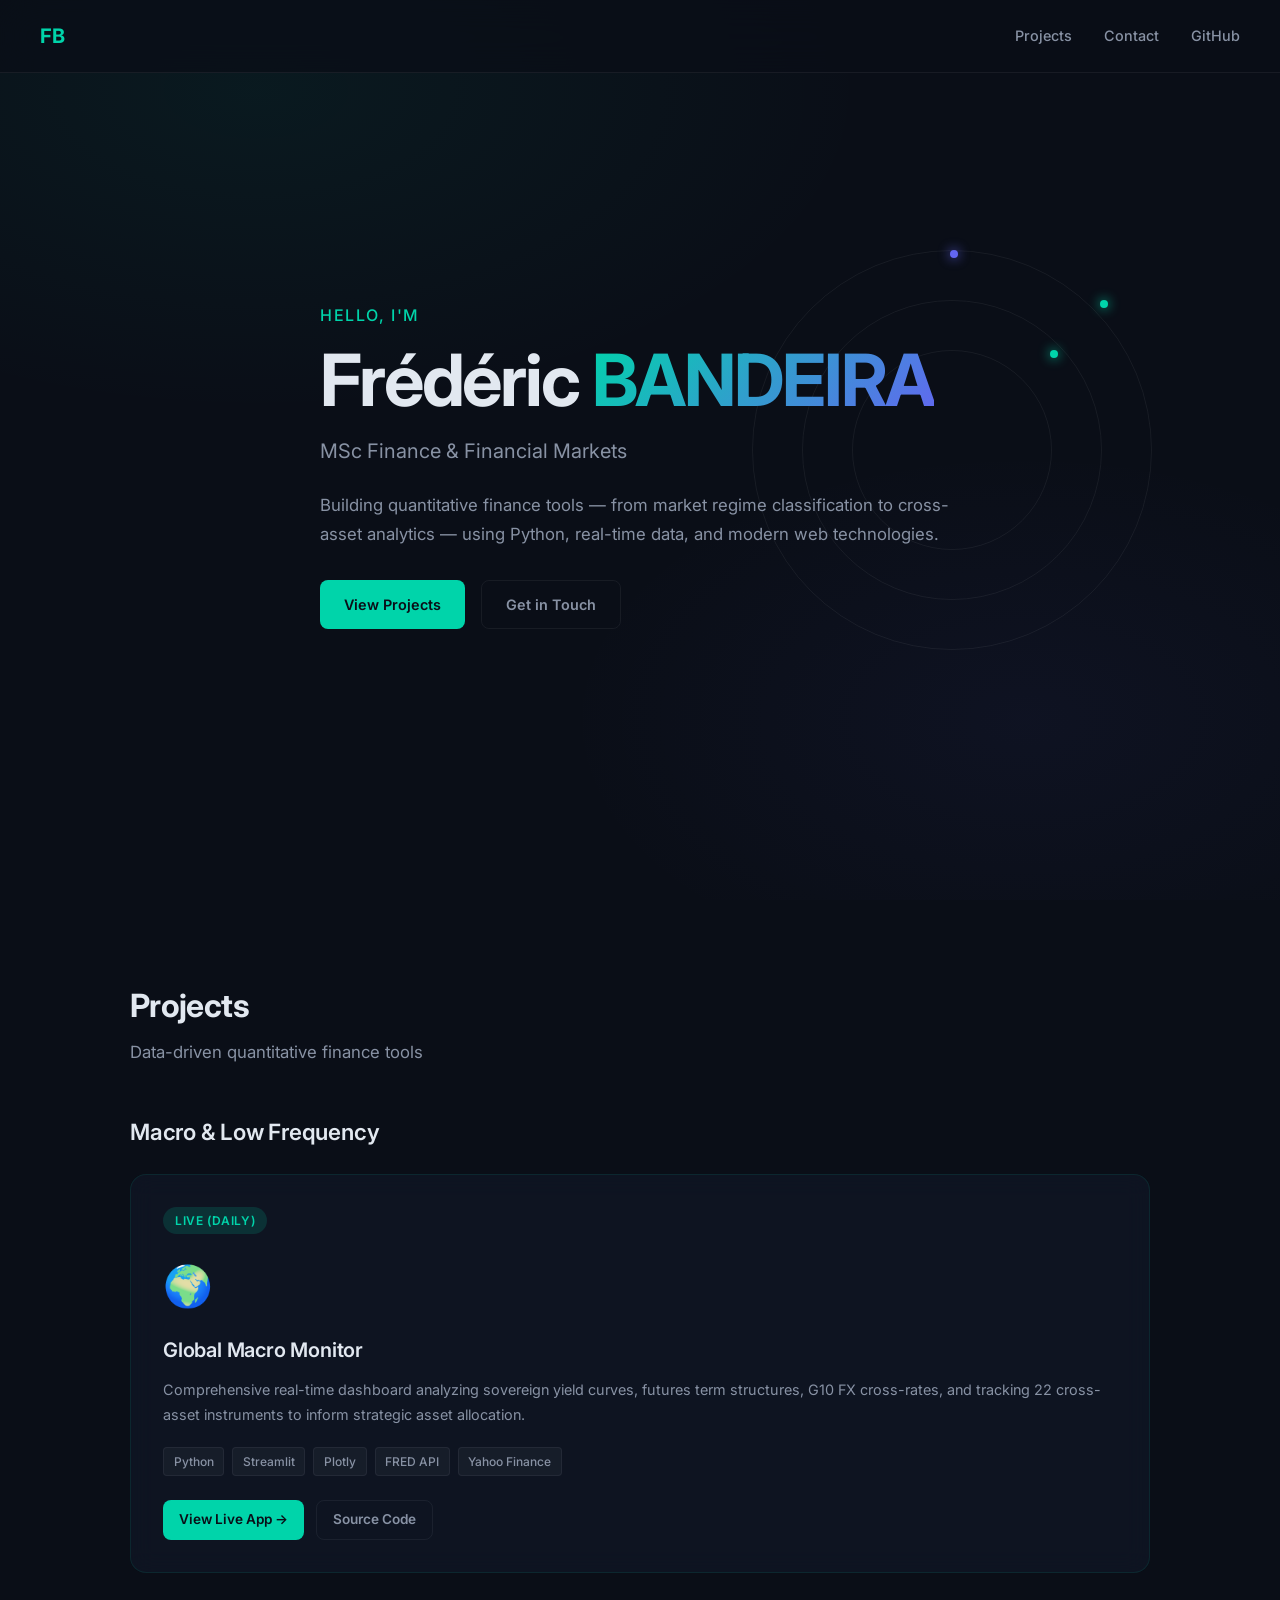
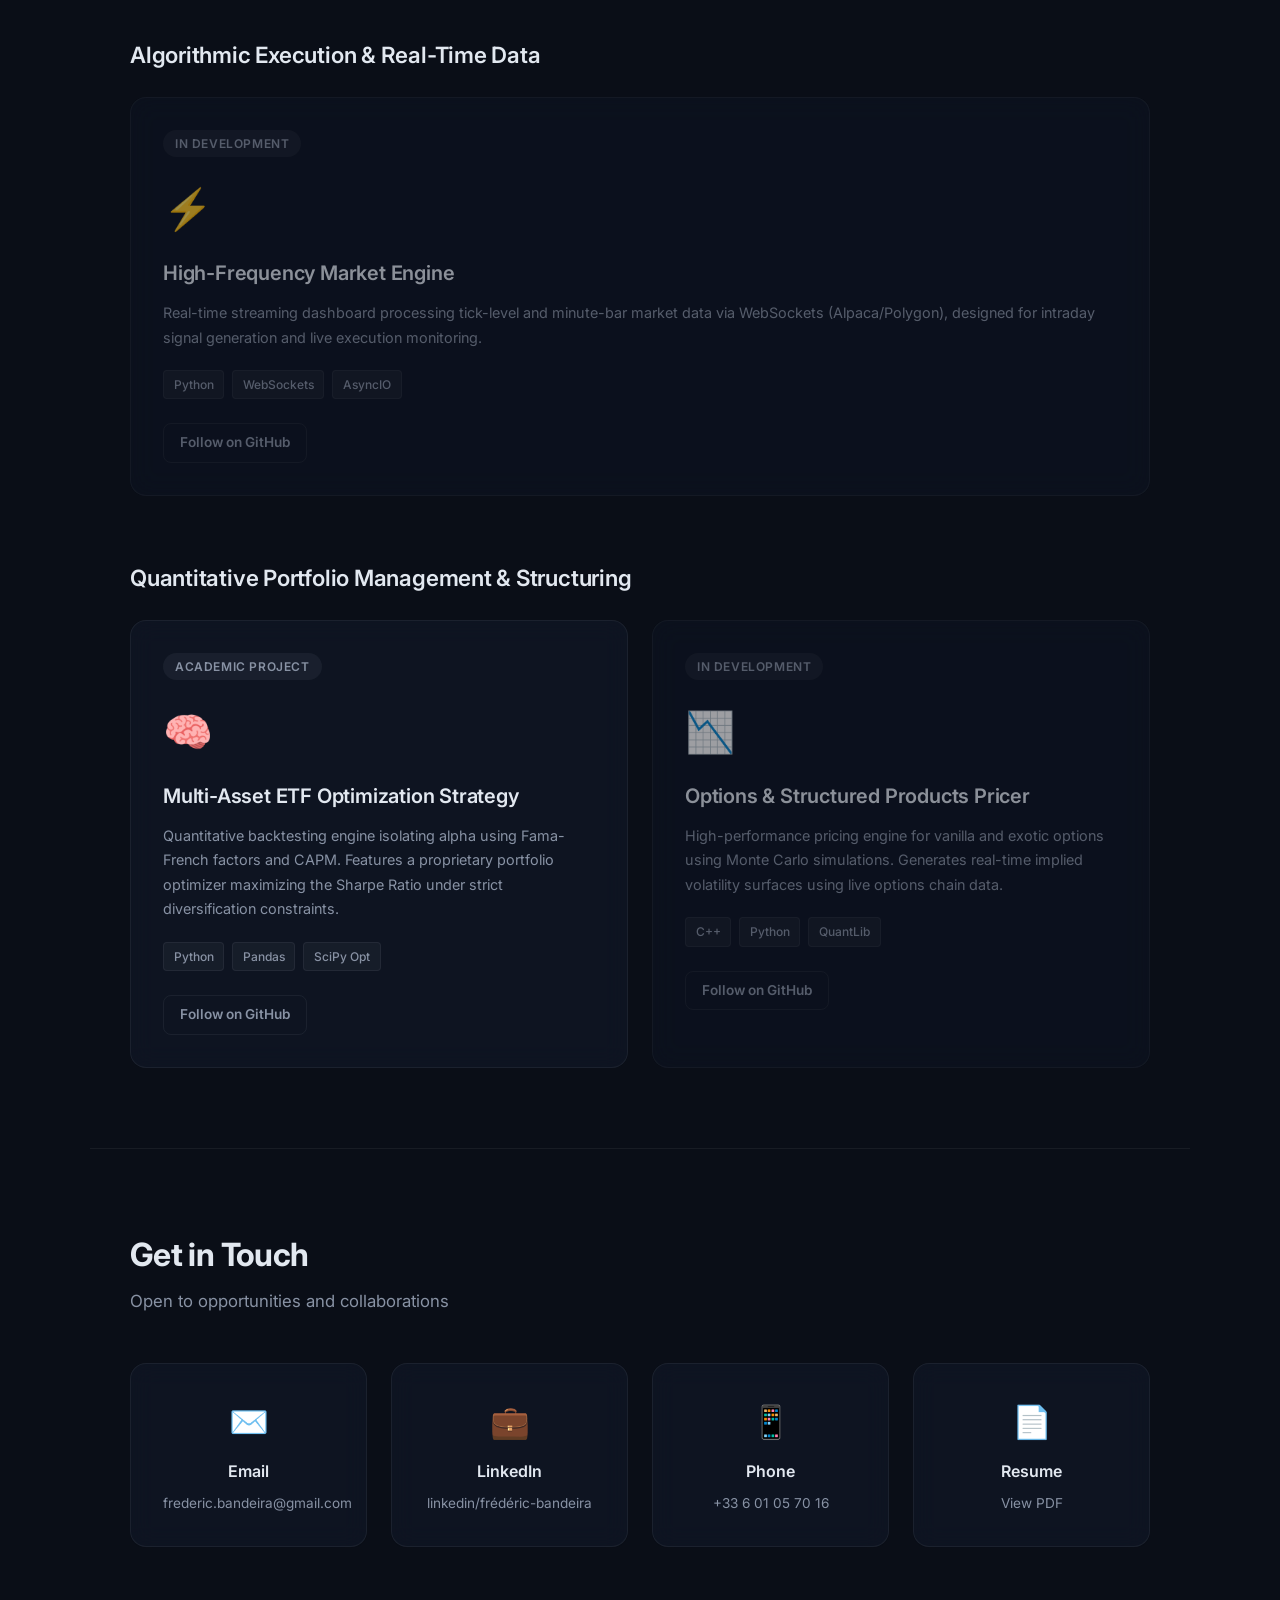
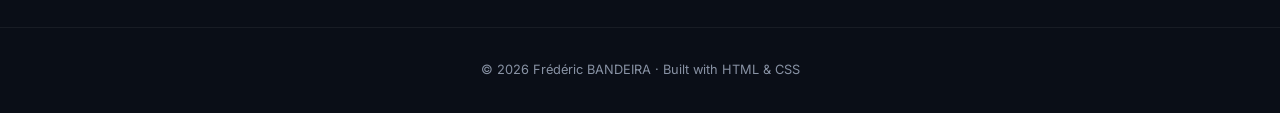
==== index.html @ 2885adfc "Fix resume link filename in index.html" ====
<!DOCTYPE html>
<html lang="en">
<head>
    <meta charset="UTF-8">
    <meta name="viewport" content="width=device-width, initial-scale=1.0">
    <title>Frédéric BANDEIRA — Finance & Data</title>
    <meta name="description" content="Portfolio of Frédéric BANDEIRA — MSc Finance & Financial Markets. Quantitative finance projects built with Python, Streamlit, and real-time market data.">
    <link rel="stylesheet" href="style.css">
    <link rel="preconnect" href="https://fonts.googleapis.com">
    <link href="https://fonts.googleapis.com/css2?family=Inter:wght@300;400;500;600;700&display=swap" rel="stylesheet">
</head>
<body>

<!-- Animated gradient background -->
<div class="bg-gradient"></div>

<!-- Navigation -->
<nav class="nav">
    <a href="#" class="nav-logo">FB</a>
    <div class="nav-links">
        <a href="#projects">Projects</a>
        <a href="#contact">Contact</a>
        <a href="https://github.com/FredericBANDEIRA" target="_blank" rel="noopener">GitHub</a>
    </div>
</nav>

<!-- Hero Section -->
<header class="hero">
    <div class="hero-content">
        <p class="hero-greeting">Hello, I'm</p>
        <h1 class="hero-name">Frédéric <span class="accent">BANDEIRA</span></h1>
        <p class="hero-subtitle">MSc Finance &amp; Financial Markets</p>
        <p class="hero-description">
            Building quantitative finance tools — from market regime classification
            to cross-asset analytics — using Python, real-time data, and modern web technologies.
        </p>
        <div class="hero-cta">
            <a href="#projects" class="btn btn-primary">View Projects</a>
            <a href="#contact" class="btn btn-secondary">Get in Touch</a>
        </div>
    </div>
    <div class="hero-visual">
        <div class="orbit-ring ring-1"></div>
        <div class="orbit-ring ring-2"></div>
        <div class="orbit-ring ring-3"></div>
        <div class="orbit-dot dot-1"></div>
        <div class="orbit-dot dot-2"></div>
        <div class="orbit-dot dot-3"></div>
    </div>
</header>

<!-- Projects Section -->
<section id="projects" class="section">
    <h2 class="section-title">Projects</h2>
    <p class="section-subtitle">Data-driven quantitative finance tools</p>

    <h3 class="category-title">Macro & Low Frequency</h3>
    <div class="projects-grid">
        <!-- Project 1: Market Regime Monitor -->
        <article class="project-card featured">
            <div class="card-badge">Live (Daily)</div>
            <div class="card-icon">🌍</div>
            <h3 class="card-title">Global Macro Monitor</h3>
            <p class="card-description">
                Comprehensive real-time dashboard analyzing sovereign yield curves, futures term structures, G10 FX cross-rates, and tracking 22 cross-asset instruments to inform strategic asset allocation.
            </p>
            <div class="card-tech">
                <span class="tech-tag">Python</span>
                <span class="tech-tag">Streamlit</span>
                <span class="tech-tag">Plotly</span>
                <span class="tech-tag">FRED API</span>
                <span class="tech-tag">Yahoo Finance</span>
            </div>
            <div class="card-links">
                <a href="https://cross-asset-market-regime-monitor-bandeira-frederic.streamlit.app/" target="_blank" rel="noopener" class="btn btn-primary btn-sm">
                    View Live App →
                </a>
                <a href="https://github.com/FredericBANDEIRA/Cross-Asset-Market-Regime-Monitor" target="_blank" rel="noopener" class="btn btn-secondary btn-sm">
                    Source Code
                </a>
            </div>
        </article>
    </div>

    <h3 class="category-title" style="margin-top: 4rem;">Algorithmic Execution & Real-Time Data</h3>
    <div class="projects-grid">
        <!-- Project 2: High Frequency Dashboard -->
        <article class="project-card coming-soon">
            <div class="card-badge muted">In Development</div>
            <div class="card-icon">⚡</div>
            <h3 class="card-title">High-Frequency Market Engine</h3>
            <p class="card-description">
                Real-time streaming dashboard processing tick-level and minute-bar market data via WebSockets (Alpaca/Polygon), designed for intraday signal generation and live execution monitoring.
            </p>
            <div class="card-tech">
                <span class="tech-tag">Python</span>
                <span class="tech-tag">WebSockets</span>
                <span class="tech-tag">AsyncIO</span>
            </div>
            <div class="card-links">
                <a href="https://github.com/FredericBANDEIRA" target="_blank" rel="noopener" class="btn btn-secondary btn-sm">
                    Follow on GitHub
                </a>
            </div>
        </article>
    </div>

    <h3 class="category-title" style="margin-top: 4rem;">Quantitative Portfolio Management & Structuring</h3>
    <div class="projects-grid">
        <!-- Project 3: Quant Portfolio Strategy -->
        <article class="project-card">
            <div class="card-badge muted">Academic Project</div>
            <div class="card-icon">🧠</div>
            <h3 class="card-title">Multi-Asset ETF Optimization Strategy</h3>
            <p class="card-description">
                Quantitative backtesting engine isolating alpha using Fama-French factors and CAPM. Features a proprietary portfolio optimizer maximizing the Sharpe Ratio under strict diversification constraints.
            </p>
            <div class="card-tech">
                <span class="tech-tag">Python</span>
                <span class="tech-tag">Pandas</span>
                <span class="tech-tag">SciPy Opt</span>
            </div>
            <div class="card-links">
                <a href="https://github.com/FredericBANDEIRA" target="_blank" rel="noopener" class="btn btn-secondary btn-sm">
                    Follow on GitHub
                </a>
            </div>
        </article>

        <!-- Project 4: Options Pricer -->
        <article class="project-card coming-soon">
            <div class="card-badge muted">In Development</div>
            <div class="card-icon">📉</div>
            <h3 class="card-title">Options & Structured Products Pricer</h3>
            <p class="card-description">
                High-performance pricing engine for vanilla and exotic options using Monte Carlo simulations. Generates real-time implied volatility surfaces using live options chain data.
            </p>
            <div class="card-tech">
                <span class="tech-tag">C++</span>
                <span class="tech-tag">Python</span>
                <span class="tech-tag">QuantLib</span>
            </div>
            <div class="card-links">
                <a href="https://github.com/FredericBANDEIRA" target="_blank" rel="noopener" class="btn btn-secondary btn-sm">
                    Follow on GitHub
                </a>
            </div>
        </article>
    </div>
</section>

<!-- Contact Section -->
<section id="contact" class="section section-contact">
    <h2 class="section-title">Get in Touch</h2>
    <p class="section-subtitle">Open to opportunities and collaborations</p>

    <div class="contact-grid">
        <a href="mailto:frederic.bandeira@gmail.com" class="contact-card">
            <div class="contact-icon">✉️</div>
            <h4>Email</h4>
            <p>frederic.bandeira@gmail.com</p>
        </a>
        <a href="https://www.linkedin.com/in/frédéric-bandeira-a41017153" target="_blank" rel="noopener" class="contact-card">
            <div class="contact-icon">💼</div>
            <h4>LinkedIn</h4>
            <p>linkedin/frédéric-bandeira</p>
        </a>
        <a href="tel:+33601057016" class="contact-card">
            <div class="contact-icon">📱</div>
            <h4>Phone</h4>
            <p>+33 6 01 05 70 16</p>
        </a>
       <a href="BANDEIRA_Frédéric_Resume.pdf" target="_blank" rel="noopener" class="contact-card">
            <div class="contact-icon">📄</div>
            <h4>Resume</h4>
            <p>View PDF</p>
        </a>
    </div>
</section>

<!-- Footer -->
<footer class="footer">
    <p>&copy; 2026 Frédéric BANDEIRA · Built with HTML &amp; CSS</p>
</footer>

</body>
</html>
---- style.css ----
/* ==============================================
   PORTFOLIO — Frédéric BANDEIRA
   Dark fintech-inspired theme
   ============================================== */

/* --- Reset & Base --- */
*, *::before, *::after {
    margin: 0;
    padding: 0;
    box-sizing: border-box;
}

:root {
    --bg: #0a0e17;
    --bg-card: rgba(17, 24, 39, 0.7);
    --bg-card-hover: rgba(22, 33, 55, 0.85);
    --text: #e2e8f0;
    --text-muted: #8892a4;
    --accent: #00d4aa;
    --accent-glow: rgba(0, 212, 170, 0.15);
    --accent-secondary: #6366f1;
    --border: rgba(255, 255, 255, 0.06);
    --radius: 16px;
    --radius-sm: 8px;
    --font: 'Inter', -apple-system, BlinkMacSystemFont, sans-serif;
}

html {
    scroll-behavior: smooth;
}

body {
    font-family: var(--font);
    background: var(--bg);
    color: var(--text);
    line-height: 1.6;
    overflow-x: hidden;
}

/* --- Animated Background --- */
.bg-gradient {
    position: fixed;
    inset: 0;
    z-index: -1;
    background:
        radial-gradient(ellipse 80% 60% at 20% 10%, rgba(0, 212, 170, 0.06) 0%, transparent 60%),
        radial-gradient(ellipse 60% 50% at 80% 80%, rgba(99, 102, 241, 0.05) 0%, transparent 60%),
        var(--bg);
}

/* --- Navigation --- */
.nav {
    position: fixed;
    top: 0;
    left: 0;
    right: 0;
    z-index: 100;
    display: flex;
    align-items: center;
    justify-content: space-between;
    padding: 1.25rem 2.5rem;
    backdrop-filter: blur(20px);
    background: rgba(10, 14, 23, 0.75);
    border-bottom: 1px solid var(--border);
}

.nav-logo {
    font-weight: 700;
    font-size: 1.25rem;
    color: var(--accent);
    text-decoration: none;
    letter-spacing: -0.02em;
}

.nav-links {
    display: flex;
    gap: 2rem;
}

.nav-links a {
    color: var(--text-muted);
    text-decoration: none;
    font-size: 0.9rem;
    font-weight: 500;
    transition: color 0.2s;
}

.nav-links a:hover {
    color: var(--accent);
}

/* --- Hero --- */
.hero {
    min-height: 100vh;
    display: flex;
    align-items: center;
    justify-content: center;
    padding: 6rem 2.5rem 4rem;
    position: relative;
}

.hero-content {
    max-width: 640px;
    z-index: 1;
}

.hero-greeting {
    font-size: 1rem;
    color: var(--accent);
    font-weight: 500;
    letter-spacing: 0.1em;
    text-transform: uppercase;
    margin-bottom: 0.75rem;
}

.hero-name {
    font-size: clamp(2.5rem, 6vw, 4.5rem);
    font-weight: 700;
    line-height: 1.1;
    letter-spacing: -0.03em;
    margin-bottom: 1rem;
}

.hero-name .accent {
    background: linear-gradient(135deg, var(--accent), var(--accent-secondary));
    -webkit-background-clip: text;
    -webkit-text-fill-color: transparent;
    background-clip: text;
}

.hero-subtitle {
    font-size: 1.25rem;
    color: var(--text-muted);
    font-weight: 400;
    margin-bottom: 1.5rem;
}

.hero-description {
    font-size: 1.05rem;
    color: var(--text-muted);
    line-height: 1.7;
    margin-bottom: 2rem;
}

.hero-cta {
    display: flex;
    gap: 1rem;
    flex-wrap: wrap;
}

/* Orbital animation */
.hero-visual {
    position: absolute;
    right: 10%;
    top: 50%;
    transform: translateY(-50%);
    width: 400px;
    height: 400px;
}

.orbit-ring {
    position: absolute;
    border-radius: 50%;
    border: 1px solid var(--border);
}

.ring-1 {
    width: 200px;
    height: 200px;
    top: 100px;
    left: 100px;
    animation: spin 30s linear infinite;
}

.ring-2 {
    width: 300px;
    height: 300px;
    top: 50px;
    left: 50px;
    animation: spin 45s linear infinite reverse;
}

.ring-3 {
    width: 400px;
    height: 400px;
    top: 0;
    left: 0;
    animation: spin 60s linear infinite;
}

.orbit-dot {
    position: absolute;
    width: 8px;
    height: 8px;
    border-radius: 50%;
    background: var(--accent);
    box-shadow: 0 0 12px var(--accent);
}

.dot-1 {
    top: 100px;
    left: 298px;
    animation: spin 30s linear infinite;
    transform-origin: -98px 100px;
}

.dot-2 {
    top: 50px;
    left: 348px;
    animation: spin 45s linear infinite reverse;
    transform-origin: -148px 150px;
}

.dot-3 {
    top: 0;
    left: 198px;
    animation: spin 60s linear infinite;
    transform-origin: 2px 200px;
    background: var(--accent-secondary);
    box-shadow: 0 0 12px var(--accent-secondary);
}

@keyframes spin {
    to { transform: rotate(360deg); }
}

/* --- Buttons --- */
.btn {
    display: inline-flex;
    align-items: center;
    gap: 0.5rem;
    padding: 0.75rem 1.5rem;
    border-radius: var(--radius-sm);
    font-family: var(--font);
    font-size: 0.9rem;
    font-weight: 600;
    text-decoration: none;
    transition: all 0.25s ease;
    cursor: pointer;
    border: none;
}

.btn-primary {
    background: var(--accent);
    color: var(--bg);
}

.btn-primary:hover {
    box-shadow: 0 0 24px var(--accent-glow), 0 4px 16px rgba(0, 0, 0, 0.3);
    transform: translateY(-1px);
}

.btn-secondary {
    background: transparent;
    color: var(--text-muted);
    border: 1px solid var(--border);
}

.btn-secondary:hover {
    border-color: var(--accent);
    color: var(--accent);
}

.btn-sm {
    padding: 0.5rem 1rem;
    font-size: 0.85rem;
}

/* --- Sections --- */
.section {
    max-width: 1100px;
    margin: 0 auto;
    padding: 5rem 2.5rem;
}

.section-title {
    font-size: 2rem;
    font-weight: 700;
    letter-spacing: -0.02em;
    margin-bottom: 0.5rem;
}

.section-subtitle {
    color: var(--text-muted);
    font-size: 1.05rem;
    margin-bottom: 3rem;
}

.category-title {
    font-size: 1.4rem;
    font-weight: 600;
    color: var(--text);
    margin-bottom: 1.5rem;
    letter-spacing: -0.01em;
}

/* --- Projects Grid --- */
.projects-grid {
    display: grid;
    grid-template-columns: repeat(auto-fit, minmax(340px, 1fr));
    gap: 1.5rem;
}

.project-card {
    background: var(--bg-card);
    border: 1px solid var(--border);
    border-radius: var(--radius);
    padding: 2rem;
    backdrop-filter: blur(12px);
    transition: all 0.3s ease;
    position: relative;
    overflow: hidden;
}

.project-card::before {
    content: '';
    position: absolute;
    top: 0;
    left: 0;
    right: 0;
    height: 2px;
    background: linear-gradient(90deg, var(--accent), var(--accent-secondary));
    opacity: 0;
    transition: opacity 0.3s;
}

.project-card:hover {
    background: var(--bg-card-hover);
    border-color: rgba(0, 212, 170, 0.15);
    transform: translateY(-4px);
    box-shadow: 0 16px 48px rgba(0, 0, 0, 0.3);
}

.project-card:hover::before {
    opacity: 1;
}

.project-card.featured {
    border-color: rgba(0, 212, 170, 0.1);
}

.project-card.coming-soon {
    opacity: 0.6;
}

.project-card.coming-soon:hover {
    opacity: 0.8;
}

.card-badge {
    display: inline-block;
    padding: 0.25rem 0.75rem;
    border-radius: 20px;
    font-size: 0.75rem;
    font-weight: 600;
    text-transform: uppercase;
    letter-spacing: 0.05em;
    background: var(--accent-glow);
    color: var(--accent);
    margin-bottom: 1.25rem;
}

.card-badge.muted {
    background: rgba(255, 255, 255, 0.05);
    color: var(--text-muted);
}

.card-icon {
    font-size: 2.5rem;
    margin-bottom: 1rem;
}

.card-title {
    font-size: 1.25rem;
    font-weight: 600;
    margin-bottom: 0.75rem;
    letter-spacing: -0.01em;
}

.card-description {
    color: var(--text-muted);
    font-size: 0.9rem;
    line-height: 1.7;
    margin-bottom: 1.25rem;
}

.card-tech {
    display: flex;
    flex-wrap: wrap;
    gap: 0.5rem;
    margin-bottom: 1.5rem;
}

.tech-tag {
    padding: 0.25rem 0.6rem;
    border-radius: 4px;
    font-size: 0.75rem;
    font-weight: 500;
    background: rgba(255, 255, 255, 0.04);
    color: var(--text-muted);
    border: 1px solid var(--border);
}

.card-links {
    display: flex;
    gap: 0.75rem;
    flex-wrap: wrap;
}

/* --- Contact Grid --- */
.section-contact {
    border-top: 1px solid var(--border);
}

.contact-grid {
    display: grid;
    grid-template-columns: repeat(auto-fit, minmax(200px, 1fr));
    gap: 1.5rem;
}

.contact-card {
    background: var(--bg-card);
    border: 1px solid var(--border);
    border-radius: var(--radius);
    padding: 2rem;
    text-align: center;
    text-decoration: none;
    color: var(--text);
    transition: all 0.3s ease;
    backdrop-filter: blur(12px);
}

.contact-card:hover {
    background: var(--bg-card-hover);
    border-color: rgba(0, 212, 170, 0.15);
    transform: translateY(-2px);
    box-shadow: 0 8px 32px rgba(0, 0, 0, 0.2);
}

.contact-icon {
    font-size: 2rem;
    margin-bottom: 0.75rem;
}

.contact-card h4 {
    font-weight: 600;
    margin-bottom: 0.5rem;
}

.contact-card p {
    color: var(--text-muted);
    font-size: 0.85rem;
}

/* --- Footer --- */
.footer {
    text-align: center;
    padding: 2rem;
    color: var(--text-muted);
    font-size: 0.8rem;
    border-top: 1px solid var(--border);
}

/* --- Responsive --- */
@media (max-width: 768px) {
    .nav {
        padding: 1rem 1.5rem;
    }

    .nav-links {
        gap: 1.25rem;
    }

    .hero {
        padding: 5rem 1.5rem 3rem;
    }

    .hero-visual {
        display: none;
    }

    .section {
        padding: 3rem 1.5rem;
    }

    .projects-grid {
        grid-template-columns: 1fr;
    }

    .contact-grid {
        grid-template-columns: 1fr;
    }

    .hero-cta {
        flex-direction: column;
    }

    .btn {
        justify-content: center;
    }
}
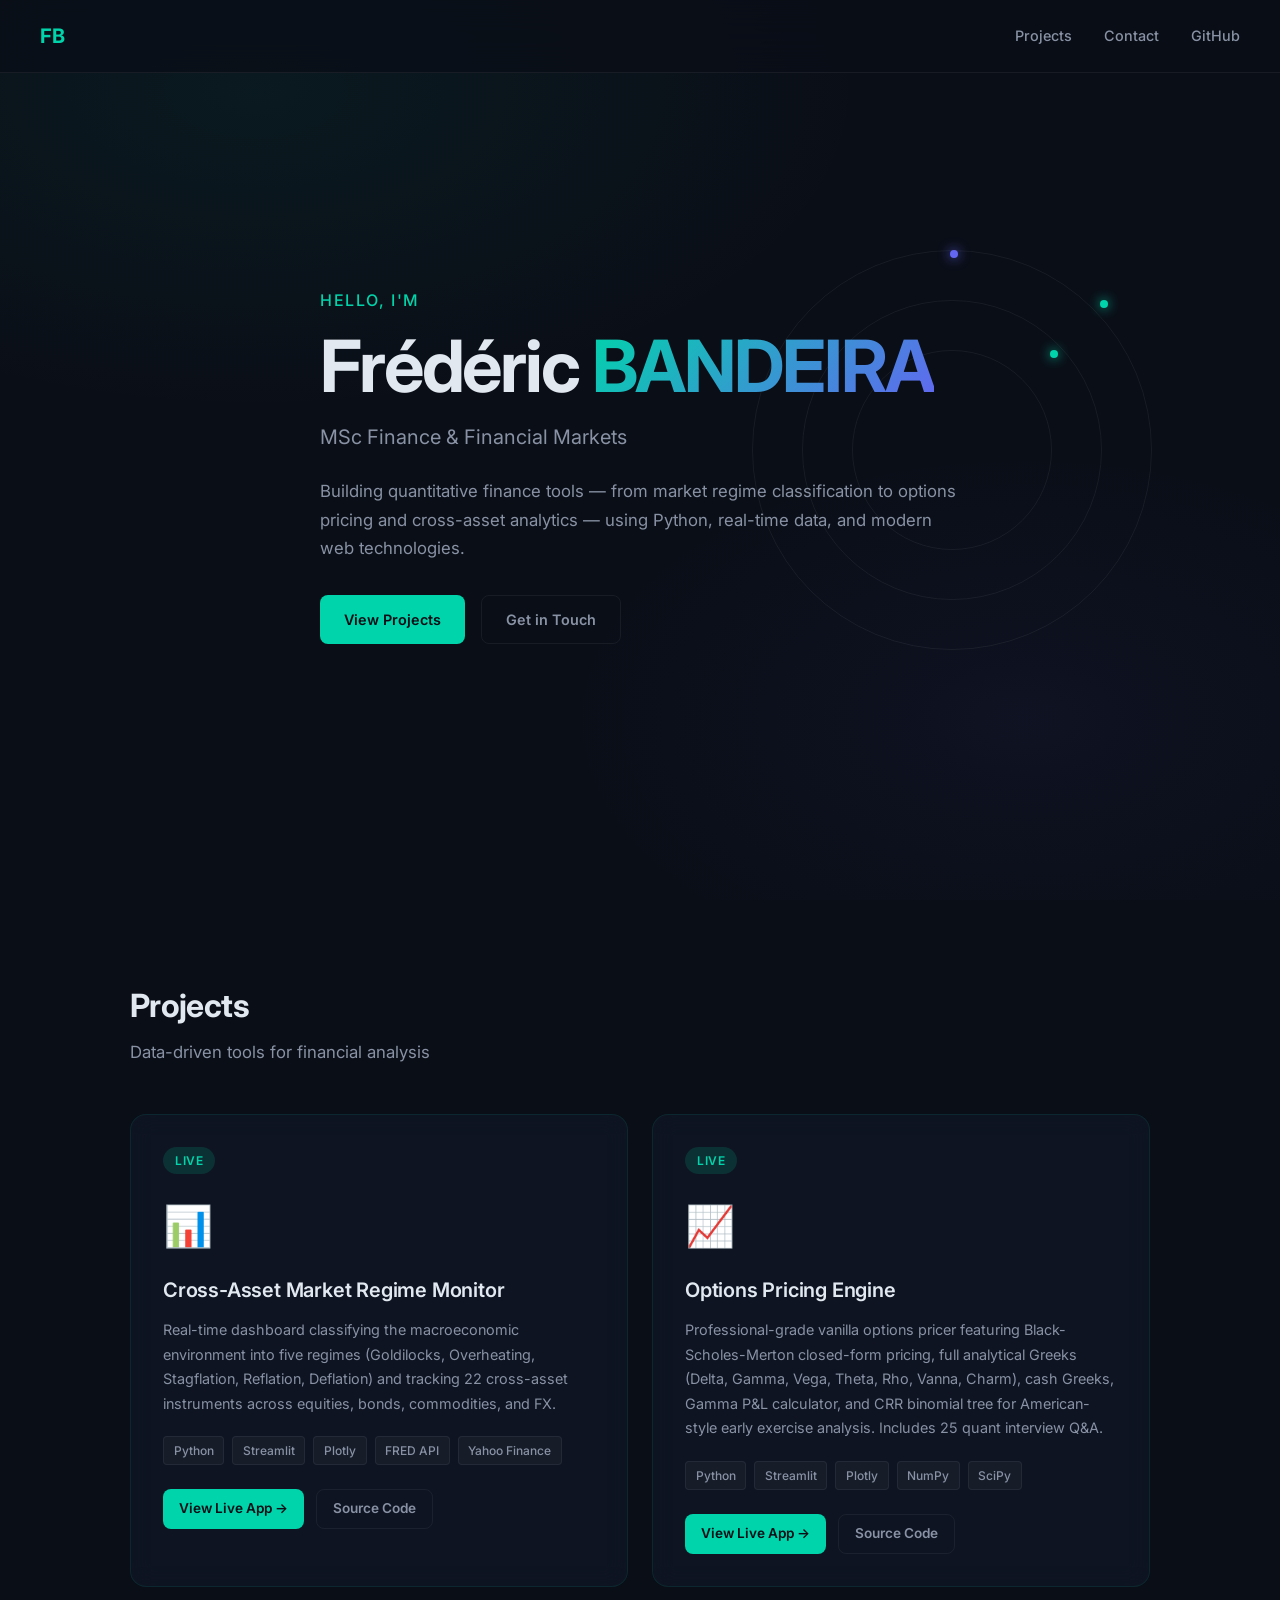
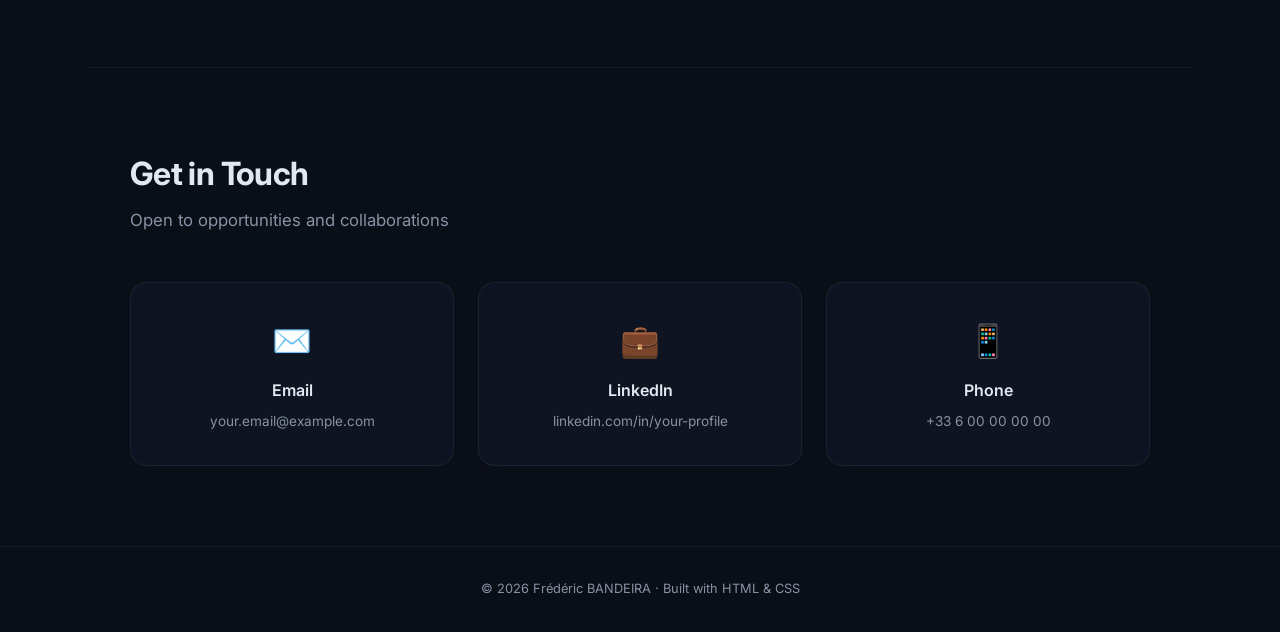
==== commit 469d9c38: "Added the link towards the pricer" ====
--- a/index.html
+++ b/index.html
@@ -32,7 +32,7 @@
         <p class="hero-subtitle">MSc Finance &amp; Financial Markets</p>
         <p class="hero-description">
             Building quantitative finance tools — from market regime classification
-            to cross-asset analytics — using Python, real-time data, and modern web technologies.
+            to options pricing and cross-asset analytics — using Python, real-time data, and modern web technologies.
         </p>
         <div class="hero-cta">
             <a href="#projects" class="btn btn-primary">View Projects</a>
@@ -52,17 +52,18 @@
 <!-- Projects Section -->
 <section id="projects" class="section">
     <h2 class="section-title">Projects</h2>
-    <p class="section-subtitle">Data-driven quantitative finance tools</p>
+    <p class="section-subtitle">Data-driven tools for financial analysis</p>
 
-    <h3 class="category-title">Macro & Low Frequency</h3>
     <div class="projects-grid">
         <!-- Project 1: Market Regime Monitor -->
         <article class="project-card featured">
-            <div class="card-badge">Live (Daily)</div>
-            <div class="card-icon">🌍</div>
-            <h3 class="card-title">Global Macro Monitor</h3>
+            <div class="card-badge">Live</div>
+            <div class="card-icon">📊</div>
+            <h3 class="card-title">Cross-Asset Market Regime Monitor</h3>
             <p class="card-description">
-                Comprehensive real-time dashboard analyzing sovereign yield curves, futures term structures, G10 FX cross-rates, and tracking 22 cross-asset instruments to inform strategic asset allocation.
+                Real-time dashboard classifying the macroeconomic environment into five regimes
+                (Goldilocks, Overheating, Stagflation, Reflation, Deflation) and tracking
+                22 cross-asset instruments across equities, bonds, commodities, and FX.
             </p>
             <div class="card-tech">
                 <span class="tech-tag">Python</span>
@@ -80,69 +81,31 @@
                 </a>
             </div>
         </article>
-    </div>
 
-    <h3 class="category-title" style="margin-top: 4rem;">Algorithmic Execution & Real-Time Data</h3>
-    <div class="projects-grid">
-        <!-- Project 2: High Frequency Dashboard -->
-        <article class="project-card coming-soon">
-            <div class="card-badge muted">In Development</div>
-            <div class="card-icon">⚡</div>
-            <h3 class="card-title">High-Frequency Market Engine</h3>
+        <!-- Project 2: Options Pricing Engine -->
+        <article class="project-card featured">
+            <div class="card-badge">Live</div>
+            <div class="card-icon">📈</div>
+            <h3 class="card-title">Options Pricing Engine</h3>
             <p class="card-description">
-                Real-time streaming dashboard processing tick-level and minute-bar market data via WebSockets (Alpaca/Polygon), designed for intraday signal generation and live execution monitoring.
+                Professional-grade vanilla options pricer featuring Black-Scholes-Merton
+                closed-form pricing, full analytical Greeks (Delta, Gamma, Vega, Theta, Rho,
+                Vanna, Charm), cash Greeks, Gamma P&amp;L calculator, and CRR binomial tree
+                for American-style early exercise analysis. Includes 25 quant interview Q&amp;A.
             </p>
             <div class="card-tech">
                 <span class="tech-tag">Python</span>
-                <span class="tech-tag">WebSockets</span>
-                <span class="tech-tag">AsyncIO</span>
+                <span class="tech-tag">Streamlit</span>
+                <span class="tech-tag">Plotly</span>
+                <span class="tech-tag">NumPy</span>
+                <span class="tech-tag">SciPy</span>
             </div>
             <div class="card-links">
-                <a href="https://github.com/FredericBANDEIRA" target="_blank" rel="noopener" class="btn btn-secondary btn-sm">
-                    Follow on GitHub
+                <a href="https://options-pricing-engine-bandeira-frederic.streamlit.app/" target="_blank" rel="noopener" class="btn btn-primary btn-sm">
+                    View Live App →
                 </a>
-            </div>
-        </article>
-    </div>
-
-    <h3 class="category-title" style="margin-top: 4rem;">Quantitative Portfolio Management & Structuring</h3>
-    <div class="projects-grid">
-        <!-- Project 3: Quant Portfolio Strategy -->
-        <article class="project-card">
-            <div class="card-badge muted">Academic Project</div>
-            <div class="card-icon">🧠</div>
-            <h3 class="card-title">Multi-Asset ETF Optimization Strategy</h3>
-            <p class="card-description">
-                Quantitative backtesting engine isolating alpha using Fama-French factors and CAPM. Features a proprietary portfolio optimizer maximizing the Sharpe Ratio under strict diversification constraints.
-            </p>
-            <div class="card-tech">
-                <span class="tech-tag">Python</span>
-                <span class="tech-tag">Pandas</span>
-                <span class="tech-tag">SciPy Opt</span>
-            </div>
-            <div class="card-links">
-                <a href="https://github.com/FredericBANDEIRA" target="_blank" rel="noopener" class="btn btn-secondary btn-sm">
-                    Follow on GitHub
-                </a>
-            </div>
-        </article>
-
-        <!-- Project 4: Options Pricer -->
-        <article class="project-card coming-soon">
-            <div class="card-badge muted">In Development</div>
-            <div class="card-icon">📉</div>
-            <h3 class="card-title">Options & Structured Products Pricer</h3>
-            <p class="card-description">
-                High-performance pricing engine for vanilla and exotic options using Monte Carlo simulations. Generates real-time implied volatility surfaces using live options chain data.
-            </p>
-            <div class="card-tech">
-                <span class="tech-tag">C++</span>
-                <span class="tech-tag">Python</span>
-                <span class="tech-tag">QuantLib</span>
-            </div>
-            <div class="card-links">
-                <a href="https://github.com/FredericBANDEIRA" target="_blank" rel="noopener" class="btn btn-secondary btn-sm">
-                    Follow on GitHub
+                <a href="https://github.com/FredericBANDEIRA/options-pricing-engine" target="_blank" rel="noopener" class="btn btn-secondary btn-sm">
+                    Source Code
                 </a>
             </div>
         </article>
@@ -155,26 +118,28 @@
     <p class="section-subtitle">Open to opportunities and collaborations</p>
 
     <div class="contact-grid">
-        <a href="mailto:frederic.bandeira@gmail.com" class="contact-card">
+        <a href="mailto:your.email@example.com" class="contact-card">
             <div class="contact-icon">✉️</div>
             <h4>Email</h4>
-            <p>frederic.bandeira@gmail.com</p>
+            <p>your.email@example.com</p>
         </a>
-        <a href="https://www.linkedin.com/in/frédéric-bandeira-a41017153" target="_blank" rel="noopener" class="contact-card">
+        <a href="https://linkedin.com/in/your-profile" target="_blank" rel="noopener" class="contact-card">
             <div class="contact-icon">💼</div>
             <h4>LinkedIn</h4>
-            <p>linkedin/frédéric-bandeira</p>
+            <p>linkedin.com/in/your-profile</p>
         </a>
-        <a href="tel:+33601057016" class="contact-card">
+        <a href="tel:+33600000000" class="contact-card">
             <div class="contact-icon">📱</div>
             <h4>Phone</h4>
-            <p>+33 6 01 05 70 16</p>
+            <p>+33 6 00 00 00 00</p>
         </a>
-       <a href="BANDEIRA_Frédéric_Resume.pdf" target="_blank" rel="noopener" class="contact-card">
+        <!-- Resume card — uncomment and add resume.pdf when ready
+        <a href="resume.pdf" target="_blank" class="contact-card">
             <div class="contact-icon">📄</div>
             <h4>Resume</h4>
-            <p>View PDF</p>
+            <p>Download PDF</p>
         </a>
+        -->
     </div>
 </section>
 
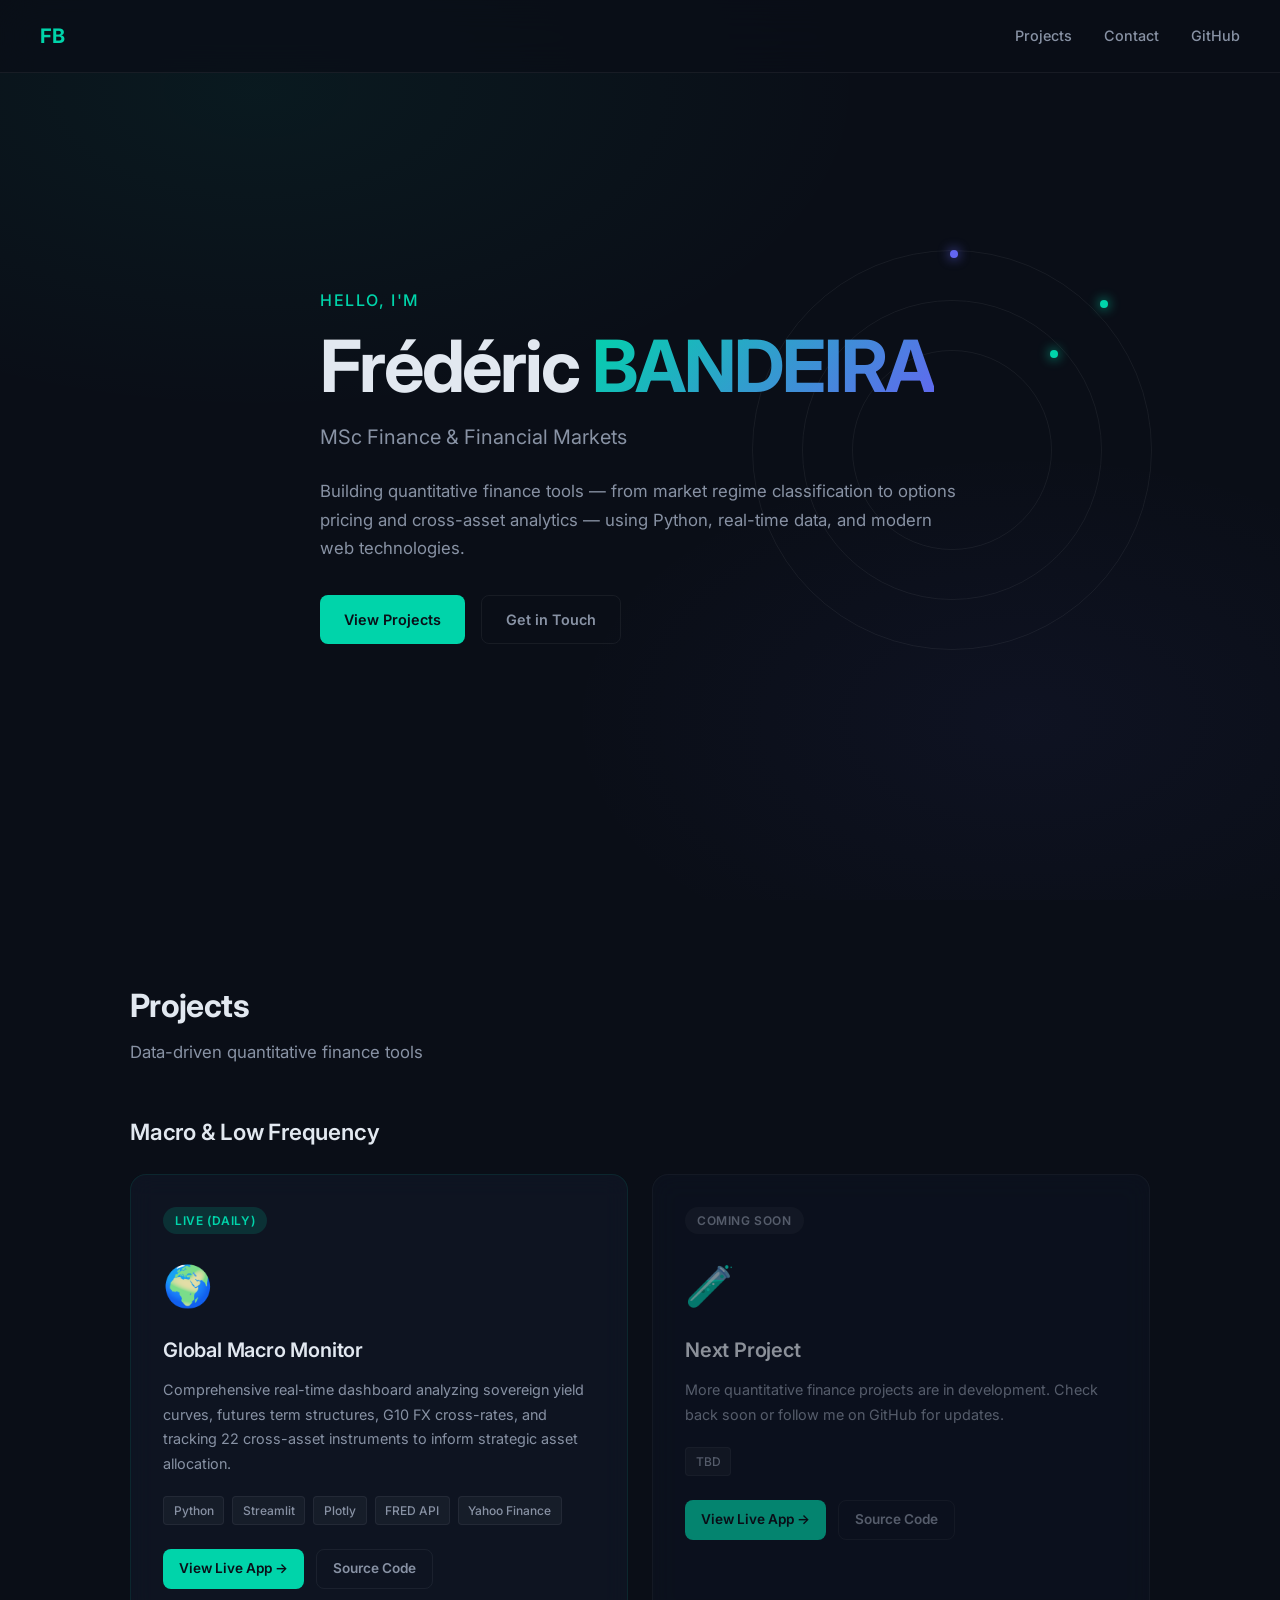
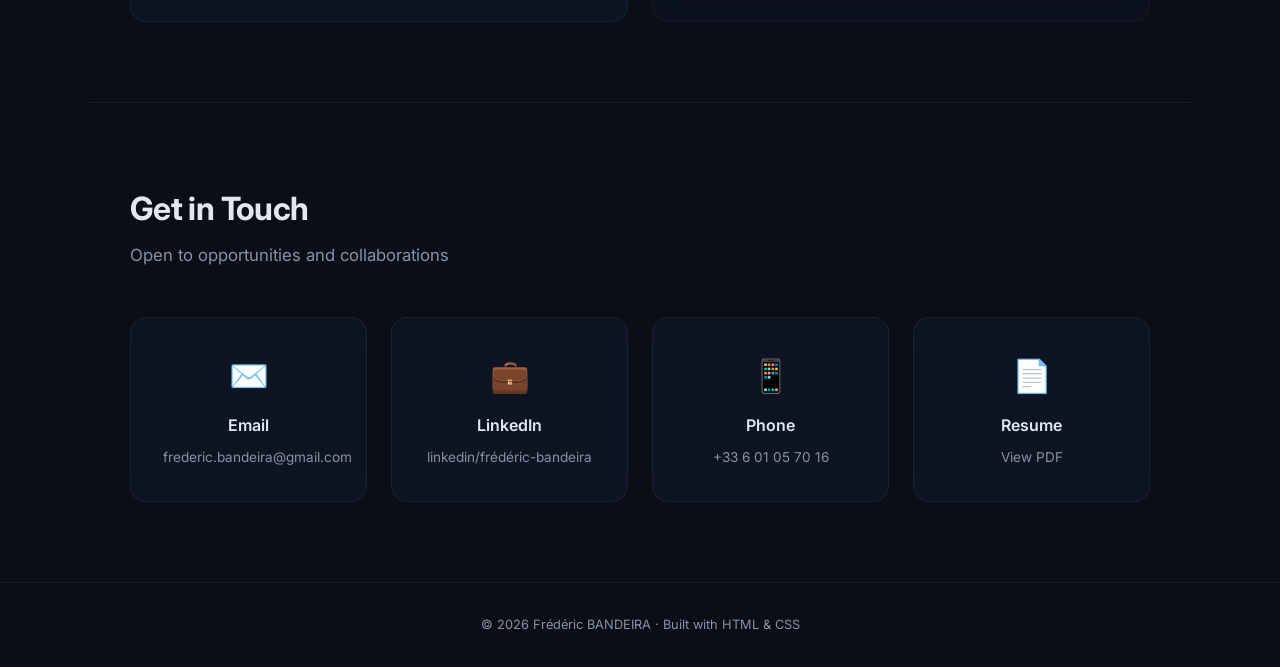
==== commit 9b82206c: "Added the link towards the pricer" ====
--- a/index.html
+++ b/index.html
@@ -1,152 +1,199 @@
-<!DOCTYPE html>
+<!doctype html>
 <html lang="en">
-<head>
-    <meta charset="UTF-8">
-    <meta name="viewport" content="width=device-width, initial-scale=1.0">
-    <title>Frédéric BANDEIRA — Finance & Data</title>
-    <meta name="description" content="Portfolio of Frédéric BANDEIRA — MSc Finance & Financial Markets. Quantitative finance projects built with Python, Streamlit, and real-time market data.">
-    <link rel="stylesheet" href="style.css">
-    <link rel="preconnect" href="https://fonts.googleapis.com">
-    <link href="https://fonts.googleapis.com/css2?family=Inter:wght@300;400;500;600;700&display=swap" rel="stylesheet">
-</head>
-<body>
+    <head>
+        <meta charset="UTF-8" />
+        <meta name="viewport" content="width=device-width, initial-scale=1.0" />
+        <title>Frédéric BANDEIRA — Finance & Data</title>
+        <meta
+            name="description"
+            content="Portfolio of Frédéric BANDEIRA — MSc Finance & Financial Markets. Quantitative finance projects built with Python, Streamlit, and real-time market data."
+        />
+        <link rel="stylesheet" href="style.css" />
+        <link rel="preconnect" href="https://fonts.googleapis.com" />
+        <link
+            href="https://fonts.googleapis.com/css2?family=Inter:wght@300;400;500;600;700&display=swap"
+            rel="stylesheet"
+        />
+    </head>
+    <body>
+        <!-- Animated gradient background -->
+        <div class="bg-gradient"></div>
 
-<!-- Animated gradient background -->
-<div class="bg-gradient"></div>
+        <!-- Navigation -->
+        <nav class="nav">
+            <a href="#" class="nav-logo">FB</a>
+            <div class="nav-links">
+                <a href="#projects">Projects</a>
+                <a href="#contact">Contact</a>
+                <a
+                    href="https://github.com/FredericBANDEIRA"
+                    target="_blank"
+                    rel="noopener"
+                    >GitHub</a
+                >
+            </div>
+        </nav>
 
-<!-- Navigation -->
-<nav class="nav">
-    <a href="#" class="nav-logo">FB</a>
-    <div class="nav-links">
-        <a href="#projects">Projects</a>
-        <a href="#contact">Contact</a>
-        <a href="https://github.com/FredericBANDEIRA" target="_blank" rel="noopener">GitHub</a>
-    </div>
-</nav>
+        <!-- Hero Section -->
+        <header class="hero">
+            <div class="hero-content">
+                <p class="hero-greeting">Hello, I'm</p>
+                <h1 class="hero-name">
+                    Frédéric <span class="accent">BANDEIRA</span>
+                </h1>
+                <p class="hero-subtitle">MSc Finance &amp; Financial Markets</p>
+                <p class="hero-description">
+                    Building quantitative finance tools — from market regime
+                    classification to options pricing and cross-asset analytics
+                    — using Python, real-time data, and modern web technologies.
+                </p>
+                <div class="hero-cta">
+                    <a href="#projects" class="btn btn-primary"
+                        >View Projects</a
+                    >
+                    <a href="#contact" class="btn btn-secondary"
+                        >Get in Touch</a
+                    >
+                </div>
+            </div>
+            <div class="hero-visual">
+                <div class="orbit-ring ring-1"></div>
+                <div class="orbit-ring ring-2"></div>
+                <div class="orbit-ring ring-3"></div>
+                <div class="orbit-dot dot-1"></div>
+                <div class="orbit-dot dot-2"></div>
+                <div class="orbit-dot dot-3"></div>
+            </div>
+        </header>
 
-<!-- Hero Section -->
-<header class="hero">
-    <div class="hero-content">
-        <p class="hero-greeting">Hello, I'm</p>
-        <h1 class="hero-name">Frédéric <span class="accent">BANDEIRA</span></h1>
-        <p class="hero-subtitle">MSc Finance &amp; Financial Markets</p>
-        <p class="hero-description">
-            Building quantitative finance tools — from market regime classification
-            to options pricing and cross-asset analytics — using Python, real-time data, and modern web technologies.
-        </p>
-        <div class="hero-cta">
-            <a href="#projects" class="btn btn-primary">View Projects</a>
-            <a href="#contact" class="btn btn-secondary">Get in Touch</a>
-        </div>
-    </div>
-    <div class="hero-visual">
-        <div class="orbit-ring ring-1"></div>
-        <div class="orbit-ring ring-2"></div>
-        <div class="orbit-ring ring-3"></div>
-        <div class="orbit-dot dot-1"></div>
-        <div class="orbit-dot dot-2"></div>
-        <div class="orbit-dot dot-3"></div>
-    </div>
-</header>
+        <!-- Projects Section -->
+        <section id="projects" class="section">
+            <h2 class="section-title">Projects</h2>
+            <p class="section-subtitle">
+                Data-driven quantitative finance tools
+            </p>
 
-<!-- Projects Section -->
-<section id="projects" class="section">
-    <h2 class="section-title">Projects</h2>
-    <p class="section-subtitle">Data-driven tools for financial analysis</p>
+            <h3 class="category-title">Macro & Low Frequency</h3>
+            <div class="projects-grid">
+                <!-- Project 1: Market Regime Monitor -->
+                <article class="project-card featured">
+                    <div class="card-badge">Live (Daily)</div>
+                    <div class="card-icon">🌍</div>
+                    <h3 class="card-title">Global Macro Monitor</h3>
+                    <p class="card-description">
+                        Comprehensive real-time dashboard analyzing sovereign
+                        yield curves, futures term structures, G10 FX
+                        cross-rates, and tracking 22 cross-asset instruments to
+                        inform strategic asset allocation.
+                    </p>
+                    <div class="card-tech">
+                        <span class="tech-tag">Python</span>
+                        <span class="tech-tag">Streamlit</span>
+                        <span class="tech-tag">Plotly</span>
+                        <span class="tech-tag">FRED API</span>
+                        <span class="tech-tag">Yahoo Finance</span>
+                    </div>
+                    <div class="card-links">
+                        <a
+                            href="https://cross-asset-market-regime-monitor-bandeira-frederic.streamlit.app/"
+                            target="_blank"
+                            rel="noopener"
+                            class="btn btn-primary btn-sm"
+                        >
+                            View Live App →
+                        </a>
+                        <a
+                            href="https://github.com/FredericBANDEIRA/Cross-Asset-Market-Regime-Monitor"
+                            target="_blank"
+                            rel="noopener"
+                            class="btn btn-secondary btn-sm"
+                        >
+                            Source Code
+                        </a>
+                    </div>
+                </article>
 
-    <div class="projects-grid">
-        <!-- Project 1: Market Regime Monitor -->
-        <article class="project-card featured">
-            <div class="card-badge">Live</div>
-            <div class="card-icon">📊</div>
-            <h3 class="card-title">Cross-Asset Market Regime Monitor</h3>
-            <p class="card-description">
-                Real-time dashboard classifying the macroeconomic environment into five regimes
-                (Goldilocks, Overheating, Stagflation, Reflation, Deflation) and tracking
-                22 cross-asset instruments across equities, bonds, commodities, and FX.
+                <!-- Project 2: Placeholder -->
+                <article class="project-card coming-soon">
+                    <div class="card-badge muted">Coming Soon</div>
+                    <div class="card-icon">🧪</div>
+                    <h3 class="card-title">Next Project</h3>
+                    <p class="card-description">
+                        More quantitative finance projects are in development.
+                        Check back soon or follow me on GitHub for updates.
+                    </p>
+                    <div class="card-tech">
+                        <span class="tech-tag">TBD</span>
+                    </div>
+                    <div class="card-links">
+                        <a
+                            href="https://options-pricing-engine-bandeira-frederic.streamlit.app/"
+                            target="_blank"
+                            rel="noopener"
+                            class="btn btn-primary btn-sm"
+                        >
+                            View Live App →
+                        </a>
+                        <a
+                            href="https://github.com/FredericBANDEIRA/options-pricing-engine"
+                            target="_blank"
+                            rel="noopener"
+                            class="btn btn-secondary btn-sm"
+                        >
+                            Source Code
+                        </a>
+                    </div>
+                </article>
+            </div>
+        </section>
+
+        <!-- Contact Section -->
+        <section id="contact" class="section section-contact">
+            <h2 class="section-title">Get in Touch</h2>
+            <p class="section-subtitle">
+                Open to opportunities and collaborations
             </p>
-            <div class="card-tech">
-                <span class="tech-tag">Python</span>
-                <span class="tech-tag">Streamlit</span>
-                <span class="tech-tag">Plotly</span>
-                <span class="tech-tag">FRED API</span>
-                <span class="tech-tag">Yahoo Finance</span>
-            </div>
-            <div class="card-links">
-                <a href="https://cross-asset-market-regime-monitor-bandeira-frederic.streamlit.app/" target="_blank" rel="noopener" class="btn btn-primary btn-sm">
-                    View Live App →
+
+            <div class="contact-grid">
+                <a
+                    href="mailto:frederic.bandeira@gmail.com"
+                    class="contact-card"
+                >
+                    <div class="contact-icon">✉️</div>
+                    <h4>Email</h4>
+                    <p>frederic.bandeira@gmail.com</p>
                 </a>
-                <a href="https://github.com/FredericBANDEIRA/Cross-Asset-Market-Regime-Monitor" target="_blank" rel="noopener" class="btn btn-secondary btn-sm">
-                    Source Code
+                <a
+                    href="https://www.linkedin.com/in/frédéric-bandeira-a41017153"
+                    target="_blank"
+                    rel="noopener"
+                    class="contact-card"
+                >
+                    <div class="contact-icon">💼</div>
+                    <h4>LinkedIn</h4>
+                    <p>linkedin/frédéric-bandeira</p>
+                </a>
+                <a href="tel:+33601057016" class="contact-card">
+                    <div class="contact-icon">📱</div>
+                    <h4>Phone</h4>
+                    <p>+33 6 01 05 70 16</p>
+                </a>
+                <a
+                    href="BANDEIRA_Frédéric_Resume.pdf"
+                    target="_blank"
+                    rel="noopener"
+                    class="contact-card"
+                >
+                    <div class="contact-icon">📄</div>
+                    <h4>Resume</h4>
+                    <p>View PDF</p>
                 </a>
             </div>
-        </article>
+        </section>
 
-        <!-- Project 2: Options Pricing Engine -->
-        <article class="project-card featured">
-            <div class="card-badge">Live</div>
-            <div class="card-icon">📈</div>
-            <h3 class="card-title">Options Pricing Engine</h3>
-            <p class="card-description">
-                Professional-grade vanilla options pricer featuring Black-Scholes-Merton
-                closed-form pricing, full analytical Greeks (Delta, Gamma, Vega, Theta, Rho,
-                Vanna, Charm), cash Greeks, Gamma P&amp;L calculator, and CRR binomial tree
-                for American-style early exercise analysis. Includes 25 quant interview Q&amp;A.
-            </p>
-            <div class="card-tech">
-                <span class="tech-tag">Python</span>
-                <span class="tech-tag">Streamlit</span>
-                <span class="tech-tag">Plotly</span>
-                <span class="tech-tag">NumPy</span>
-                <span class="tech-tag">SciPy</span>
-            </div>
-            <div class="card-links">
-                <a href="https://options-pricing-engine-bandeira-frederic.streamlit.app/" target="_blank" rel="noopener" class="btn btn-primary btn-sm">
-                    View Live App →
-                </a>
-                <a href="https://github.com/FredericBANDEIRA/options-pricing-engine" target="_blank" rel="noopener" class="btn btn-secondary btn-sm">
-                    Source Code
-                </a>
-            </div>
-        </article>
-    </div>
-</section>
-
-<!-- Contact Section -->
-<section id="contact" class="section section-contact">
-    <h2 class="section-title">Get in Touch</h2>
-    <p class="section-subtitle">Open to opportunities and collaborations</p>
-
-    <div class="contact-grid">
-        <a href="mailto:your.email@example.com" class="contact-card">
-            <div class="contact-icon">✉️</div>
-            <h4>Email</h4>
-            <p>your.email@example.com</p>
-        </a>
-        <a href="https://linkedin.com/in/your-profile" target="_blank" rel="noopener" class="contact-card">
-            <div class="contact-icon">💼</div>
-            <h4>LinkedIn</h4>
-            <p>linkedin.com/in/your-profile</p>
-        </a>
-        <a href="tel:+33600000000" class="contact-card">
-            <div class="contact-icon">📱</div>
-            <h4>Phone</h4>
-            <p>+33 6 00 00 00 00</p>
-        </a>
-        <!-- Resume card — uncomment and add resume.pdf when ready
-        <a href="resume.pdf" target="_blank" class="contact-card">
-            <div class="contact-icon">📄</div>
-            <h4>Resume</h4>
-            <p>Download PDF</p>
-        </a>
-        -->
-    </div>
-</section>
-
-<!-- Footer -->
-<footer class="footer">
-    <p>&copy; 2026 Frédéric BANDEIRA · Built with HTML &amp; CSS</p>
-</footer>
-
-</body>
+        <!-- Footer -->
+        <footer class="footer">
+            <p>&copy; 2026 Frédéric BANDEIRA · Built with HTML &amp; CSS</p>
+        </footer>
+    </body>
 </html>
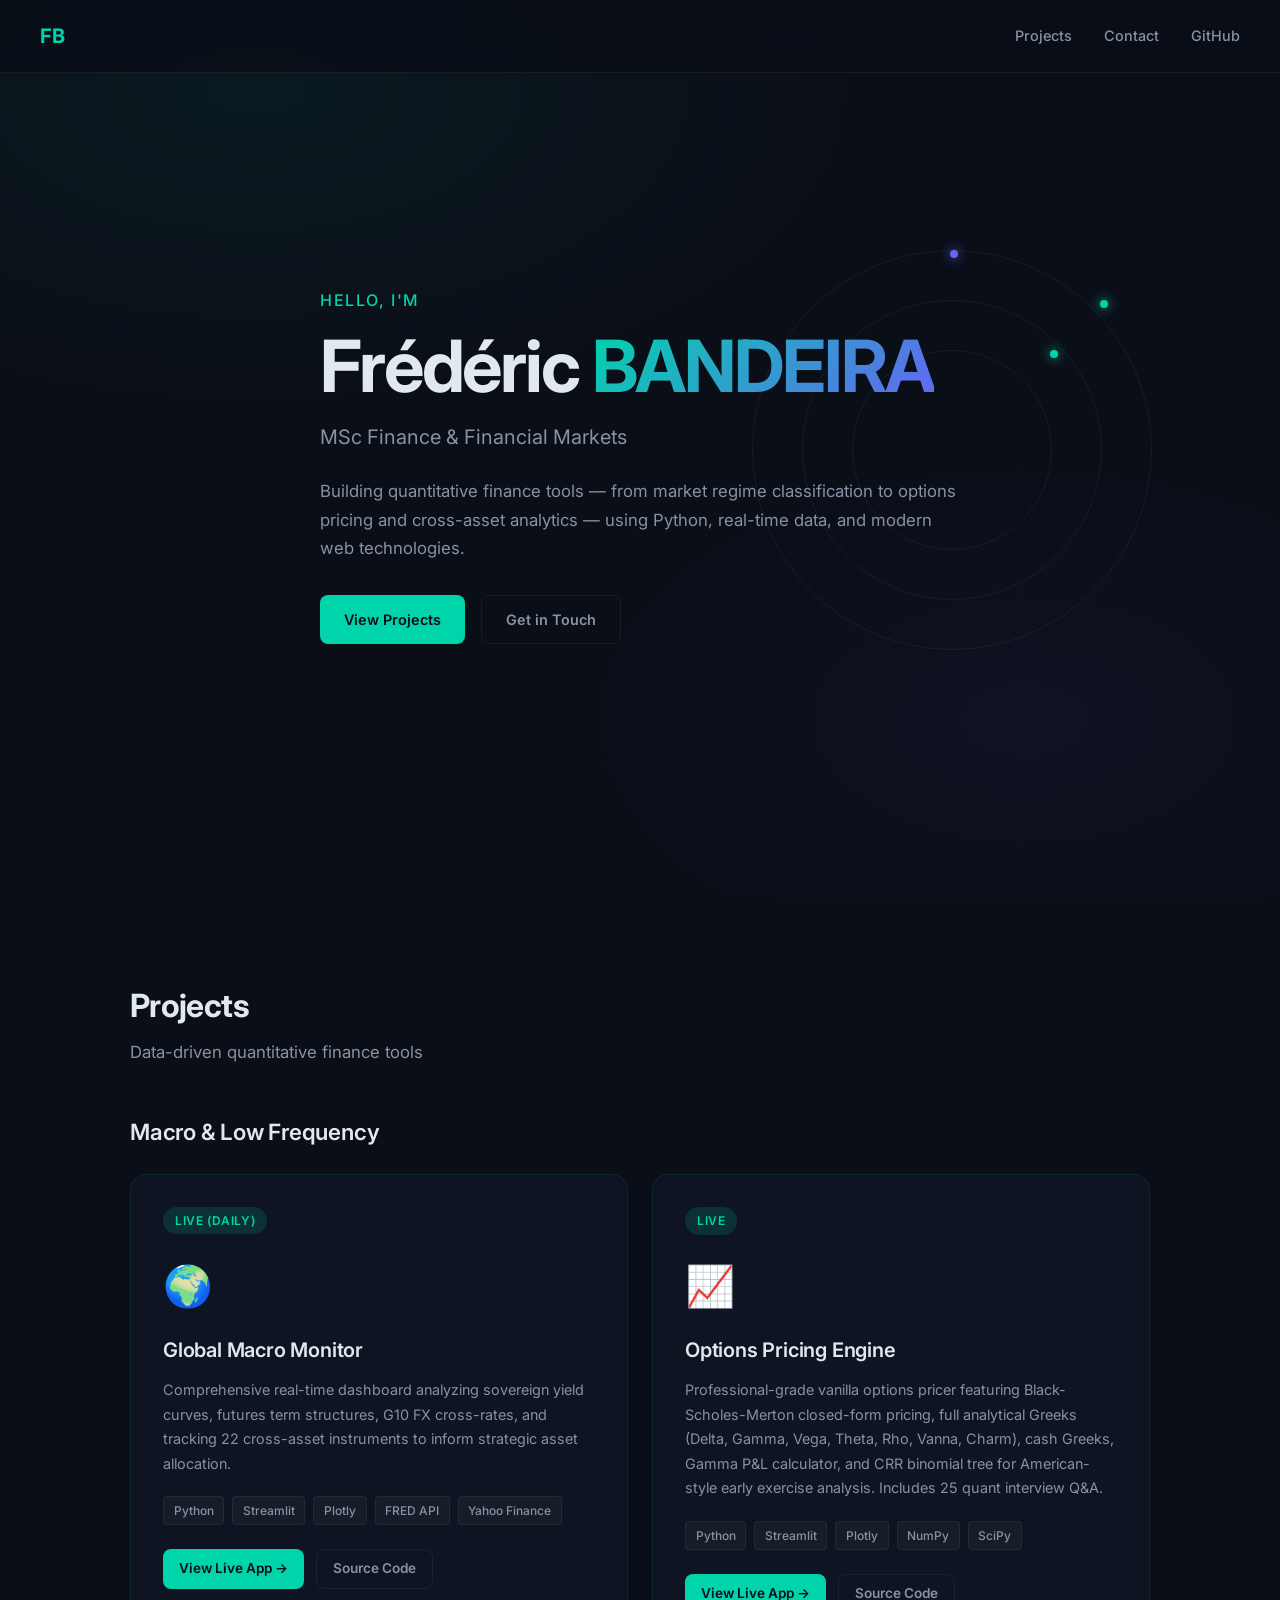
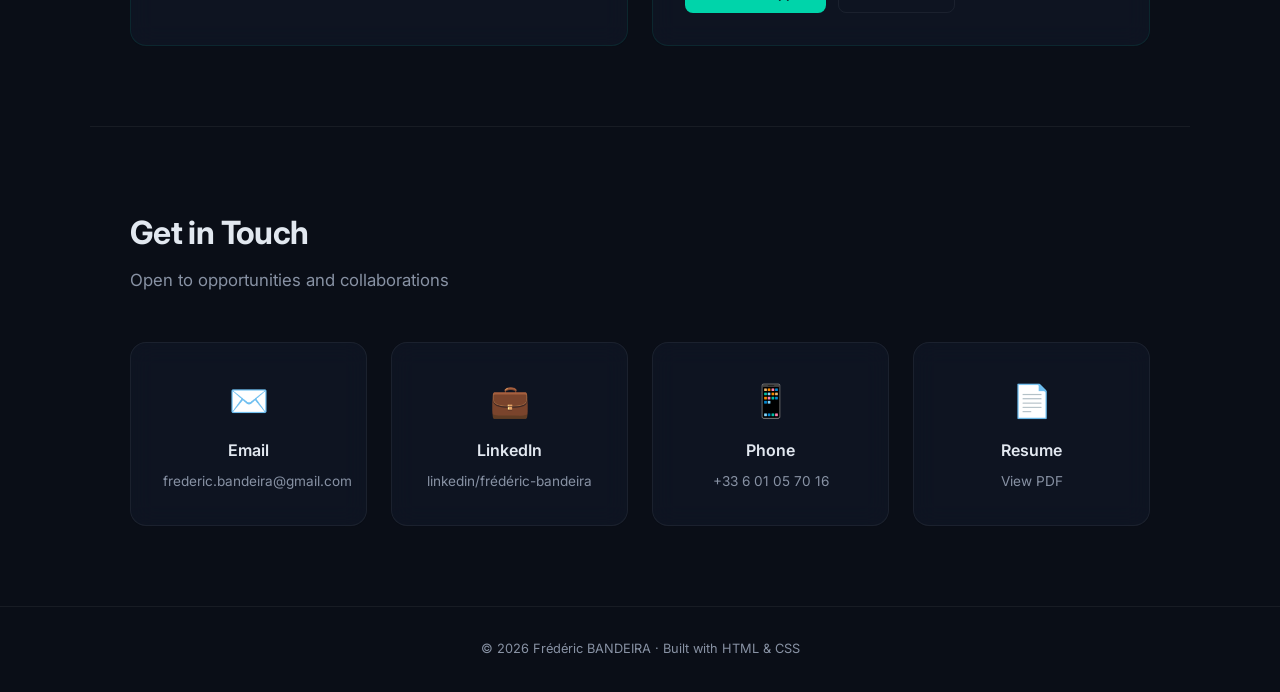
==== commit 5de62333: "Fix merge: replace placeholder with Options Pricing Engine card" ====
--- a/index.html
+++ b/index.html
@@ -113,17 +113,25 @@
                     </div>
                 </article>
 
-                <!-- Project 2: Placeholder -->
-                <article class="project-card coming-soon">
-                    <div class="card-badge muted">Coming Soon</div>
-                    <div class="card-icon">🧪</div>
-                    <h3 class="card-title">Next Project</h3>
+                <!-- Project 2: Options Pricing Engine -->
+                <article class="project-card featured">
+                    <div class="card-badge">Live</div>
+                    <div class="card-icon">📈</div>
+                    <h3 class="card-title">Options Pricing Engine</h3>
                     <p class="card-description">
-                        More quantitative finance projects are in development.
-                        Check back soon or follow me on GitHub for updates.
+                        Professional-grade vanilla options pricer featuring
+                        Black-Scholes-Merton closed-form pricing, full
+                        analytical Greeks (Delta, Gamma, Vega, Theta, Rho,
+                        Vanna, Charm), cash Greeks, Gamma P&amp;L calculator,
+                        and CRR binomial tree for American-style early exercise
+                        analysis. Includes 25 quant interview Q&amp;A.
                     </p>
                     <div class="card-tech">
-                        <span class="tech-tag">TBD</span>
+                        <span class="tech-tag">Python</span>
+                        <span class="tech-tag">Streamlit</span>
+                        <span class="tech-tag">Plotly</span>
+                        <span class="tech-tag">NumPy</span>
+                        <span class="tech-tag">SciPy</span>
                     </div>
                     <div class="card-links">
                         <a
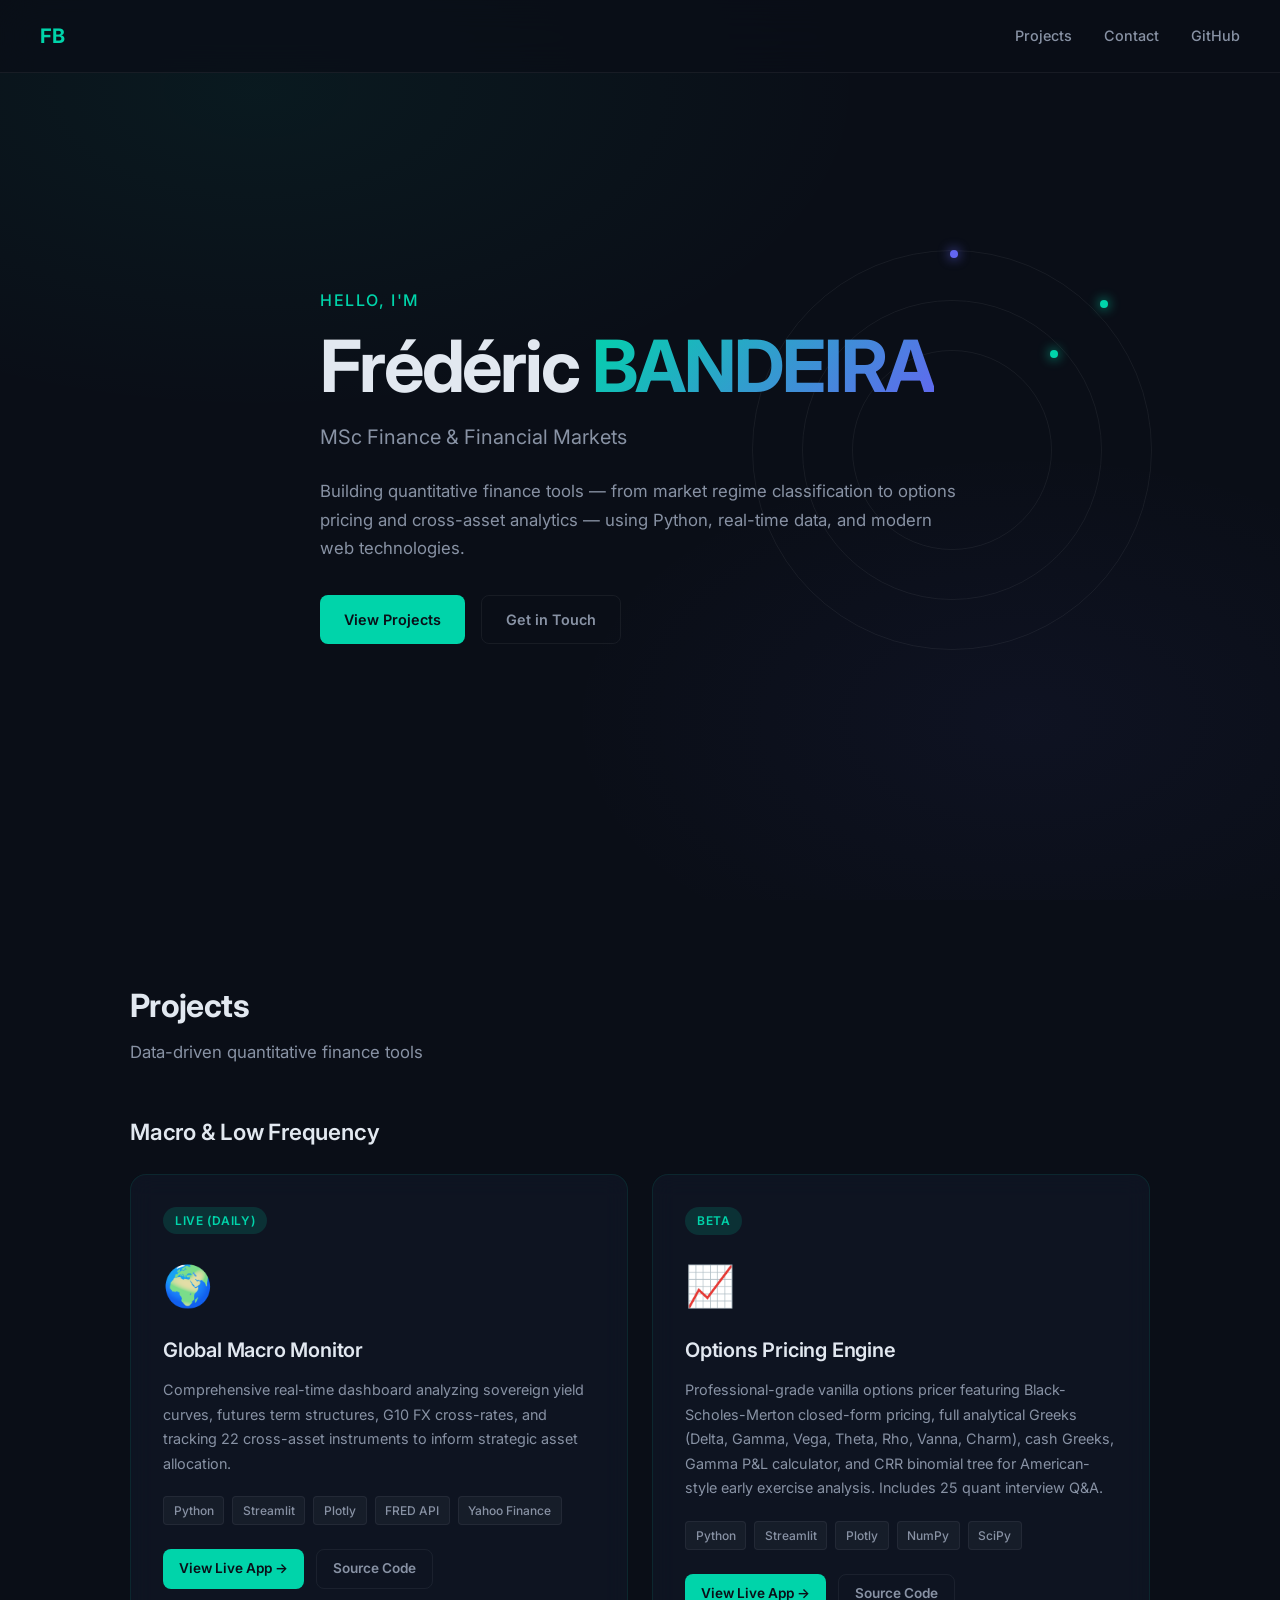
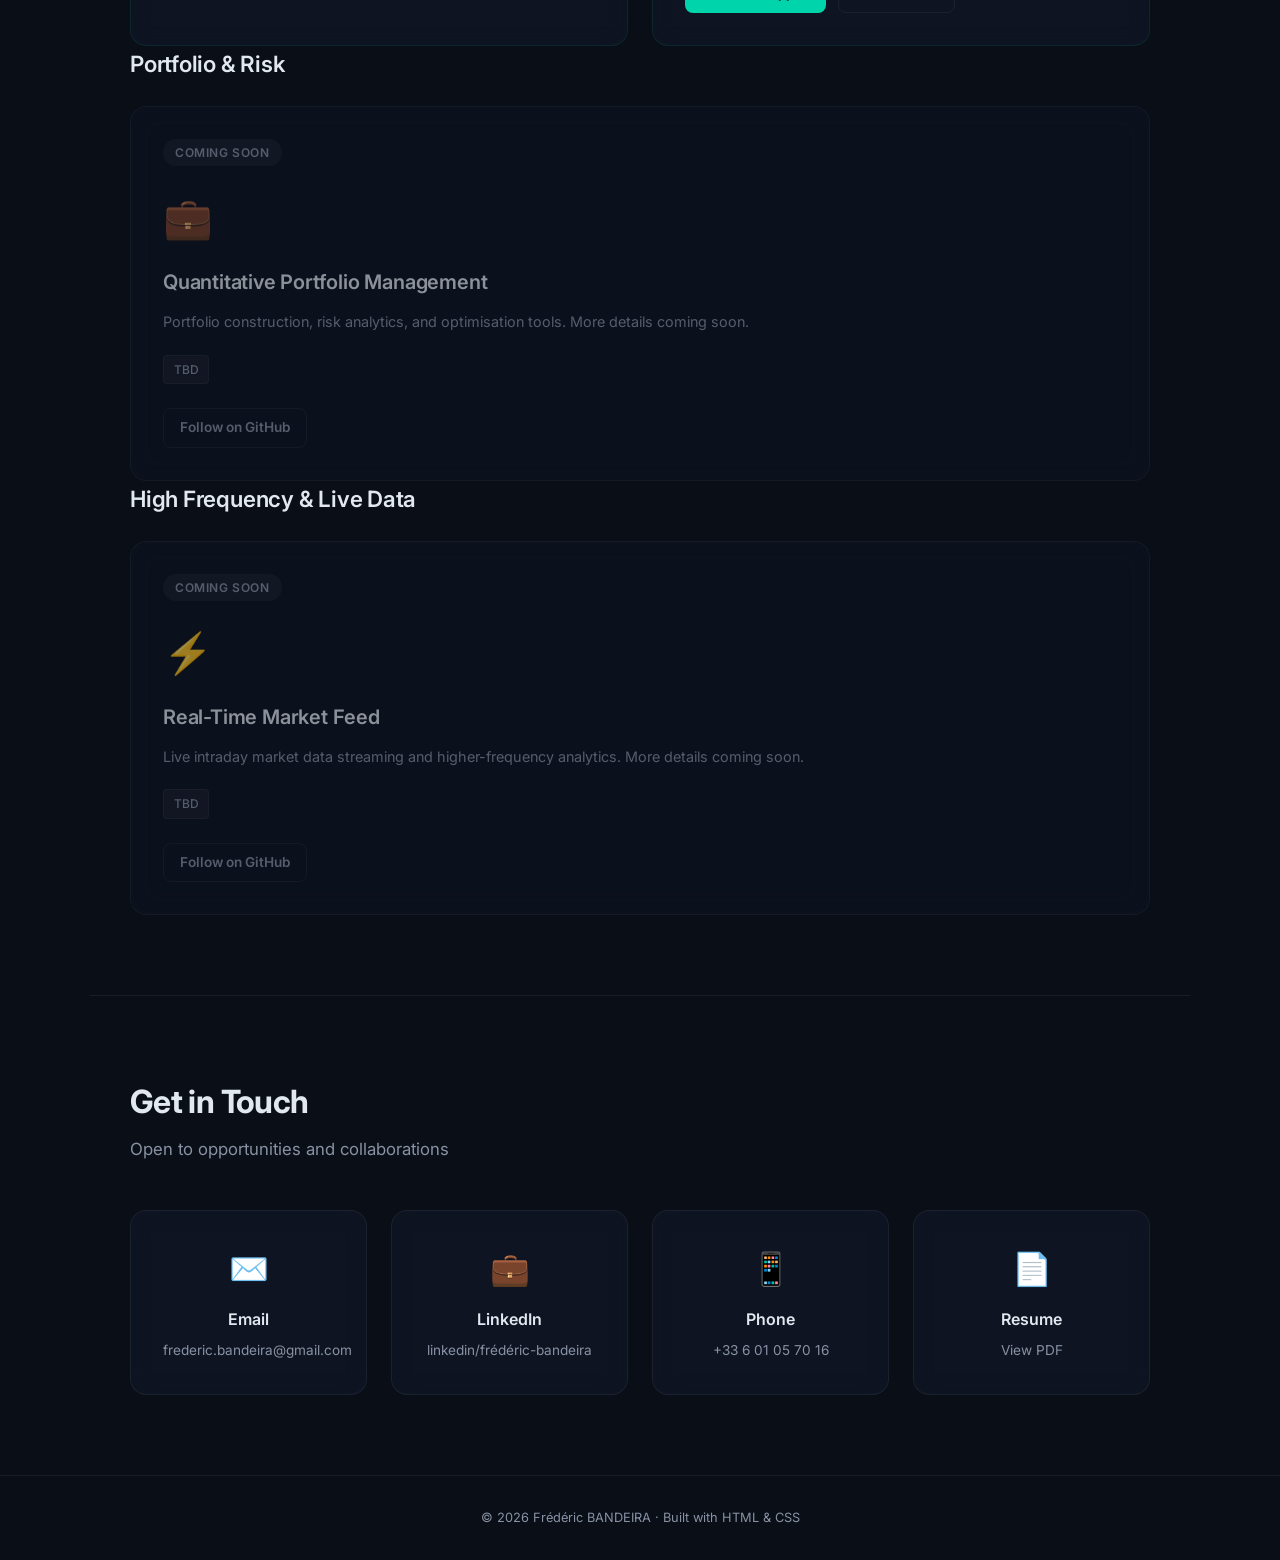
==== commit 02ff6c27: "Fix merge: replace placeholder with Options Pricing Engine card" ====
--- a/index.html
+++ b/index.html
@@ -115,7 +115,7 @@
 
                 <!-- Project 2: Options Pricing Engine -->
                 <article class="project-card featured">
-                    <div class="card-badge">Live</div>
+                    <div class="card-badge">Beta</div>
                     <div class="card-icon">📈</div>
                     <h3 class="card-title">Options Pricing Engine</h3>
                     <p class="card-description">
@@ -153,6 +153,58 @@
                     </div>
                 </article>
             </div>
+
+            <h3 class="category-title">Portfolio &amp; Risk</h3>
+            <div class="projects-grid">
+                <article class="project-card coming-soon">
+                    <div class="card-badge muted">Coming Soon</div>
+                    <div class="card-icon">💼</div>
+                    <h3 class="card-title">Quantitative Portfolio Management</h3>
+                    <p class="card-description">
+                        Portfolio construction, risk analytics, and
+                        optimisation tools. More details coming soon.
+                    </p>
+                    <div class="card-tech">
+                        <span class="tech-tag">TBD</span>
+                    </div>
+                    <div class="card-links">
+                        <a
+                            href="https://github.com/FredericBANDEIRA"
+                            target="_blank"
+                            rel="noopener"
+                            class="btn btn-secondary btn-sm"
+                        >
+                            Follow on GitHub
+                        </a>
+                    </div>
+                </article>
+            </div>
+
+            <h3 class="category-title">High Frequency &amp; Live Data</h3>
+            <div class="projects-grid">
+                <article class="project-card coming-soon">
+                    <div class="card-badge muted">Coming Soon</div>
+                    <div class="card-icon">⚡</div>
+                    <h3 class="card-title">Real-Time Market Feed</h3>
+                    <p class="card-description">
+                        Live intraday market data streaming and
+                        higher-frequency analytics. More details coming soon.
+                    </p>
+                    <div class="card-tech">
+                        <span class="tech-tag">TBD</span>
+                    </div>
+                    <div class="card-links">
+                        <a
+                            href="https://github.com/FredericBANDEIRA"
+                            target="_blank"
+                            rel="noopener"
+                            class="btn btn-secondary btn-sm"
+                        >
+                            Follow on GitHub
+                        </a>
+                    </div>
+                </article>
+            </div>
         </section>
 
         <!-- Contact Section -->
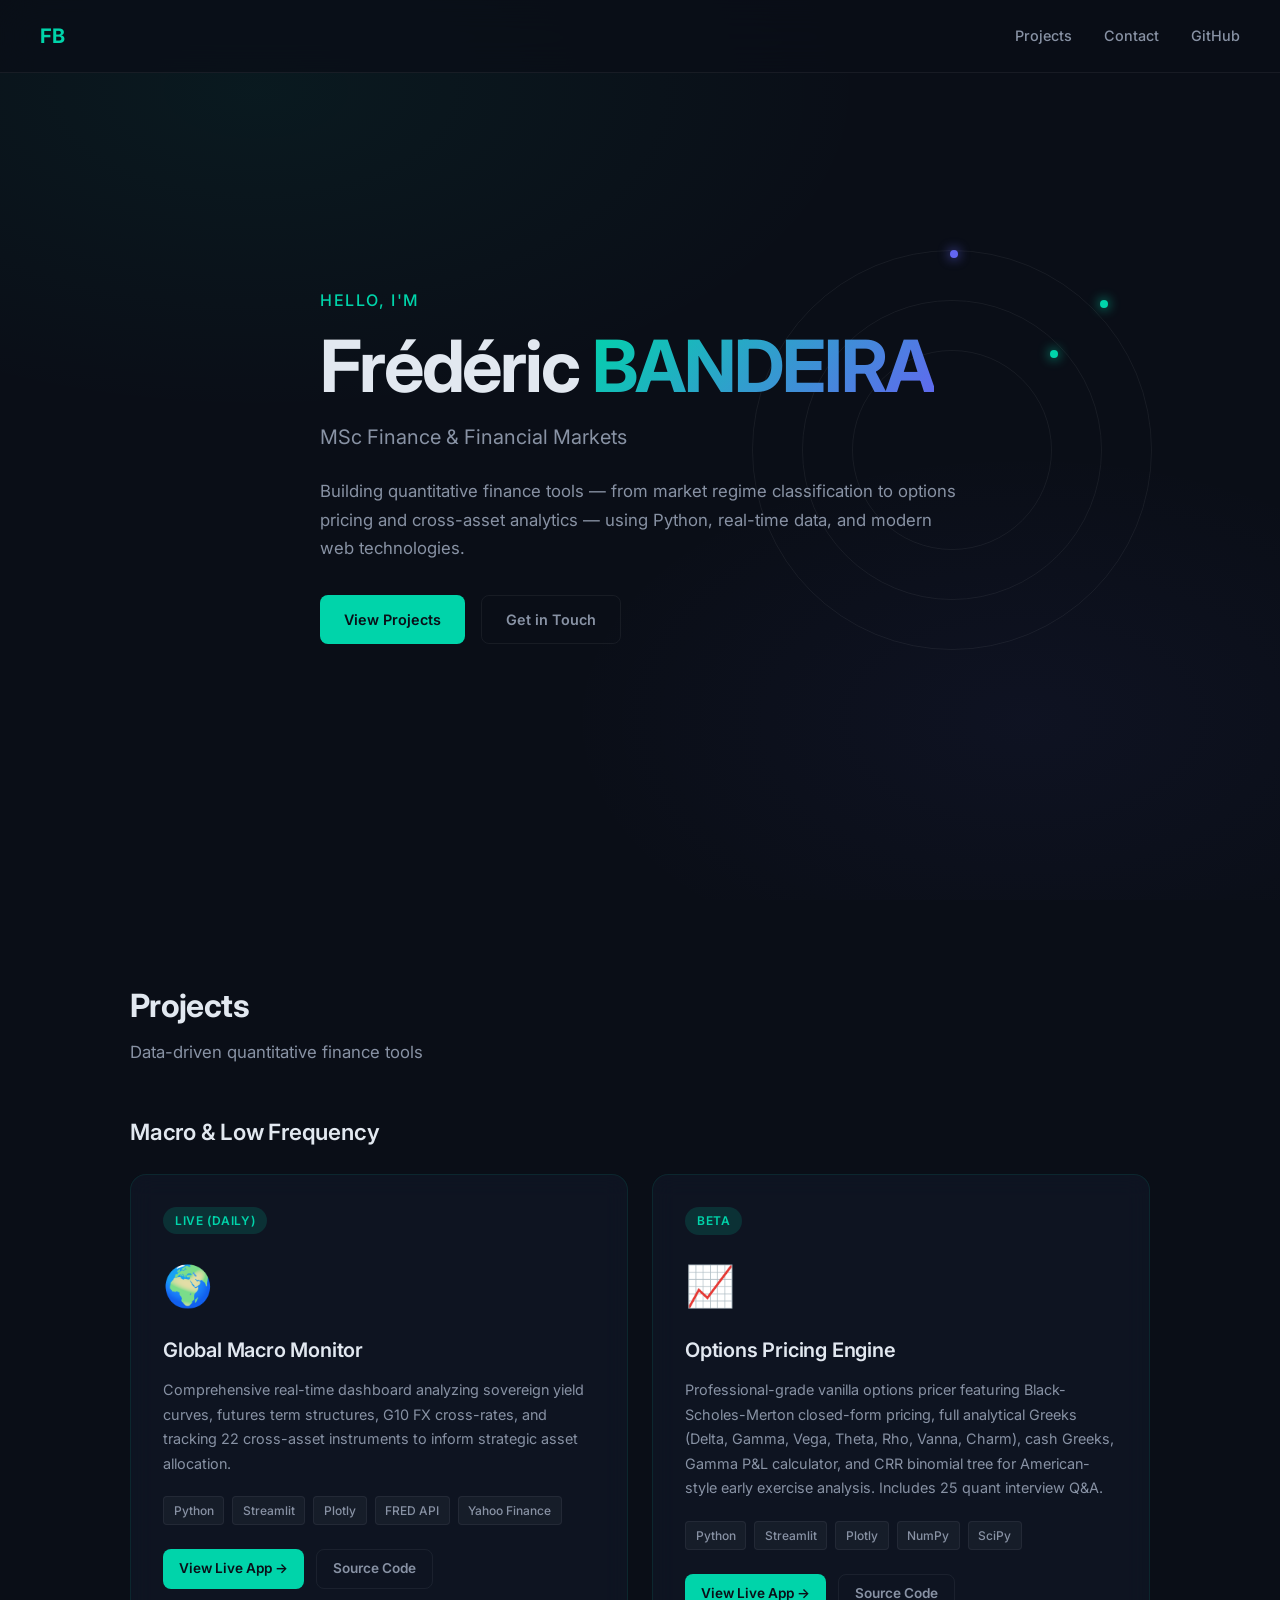
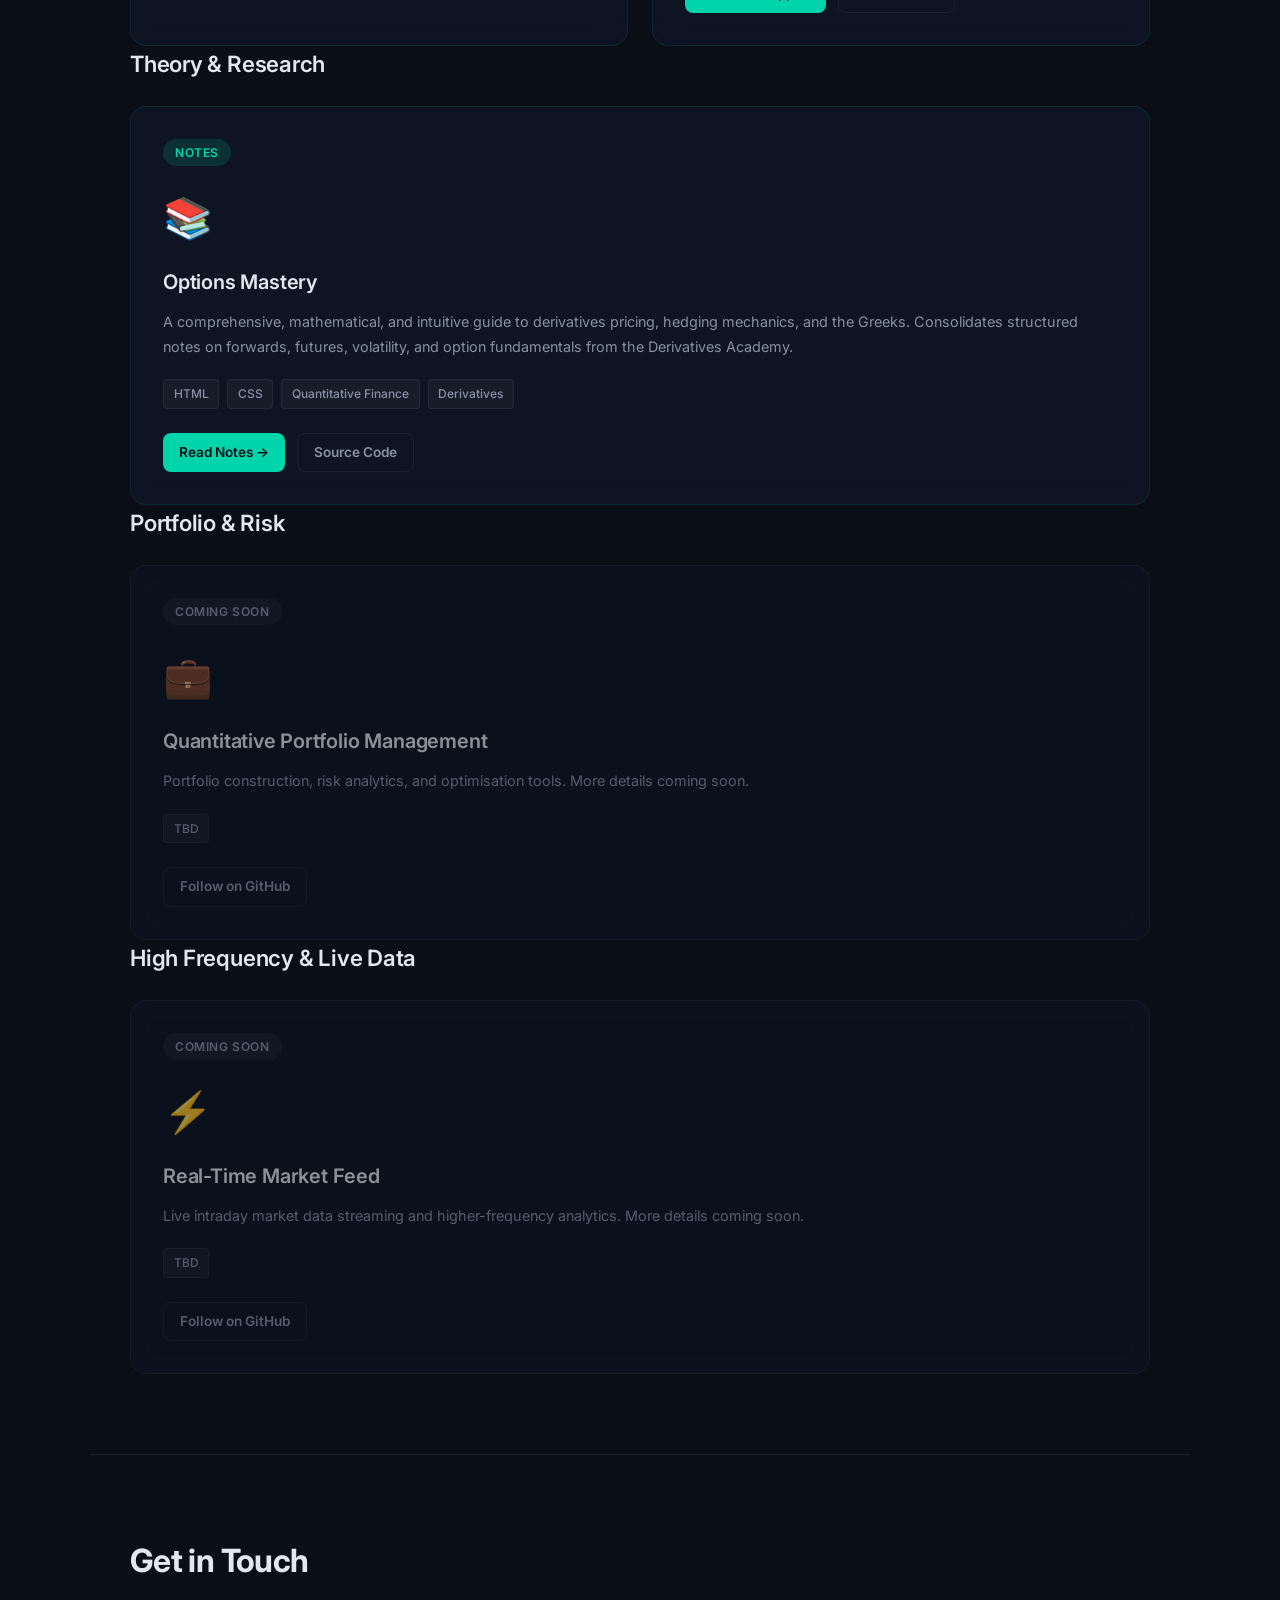
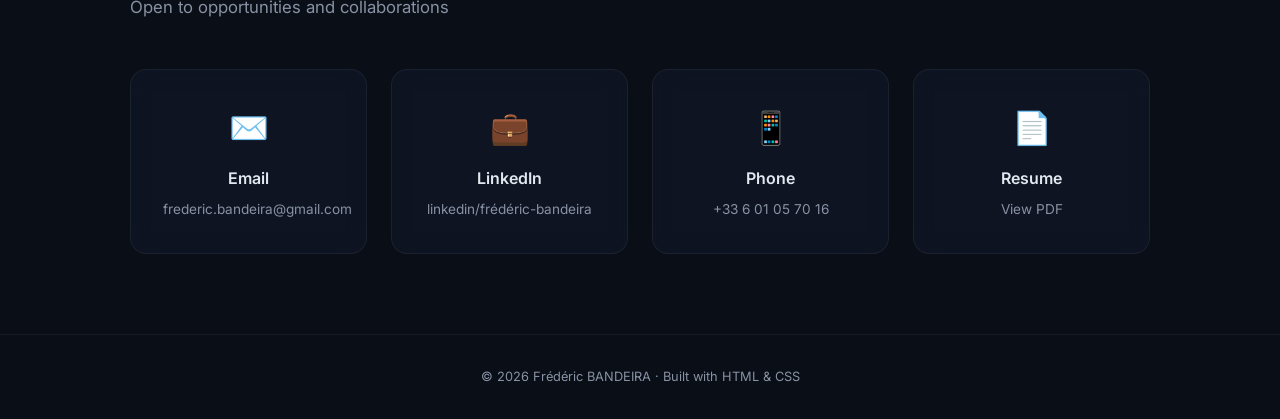
==== commit 2cfc026e: "Added Section About Concept Review for S&T" ====
--- a/index.html
+++ b/index.html
@@ -154,6 +154,46 @@
                 </article>
             </div>
 
+            <h3 class="category-title">Theory &amp; Research</h3>
+            <div class="projects-grid">
+                <!-- Project 3: Options Mastery -->
+                <article class="project-card featured">
+                    <div class="card-badge">Notes</div>
+                    <div class="card-icon">📚</div>
+                    <h3 class="card-title">Options Mastery</h3>
+                    <p class="card-description">
+                        A comprehensive, mathematical, and intuitive guide to
+                        derivatives pricing, hedging mechanics, and the Greeks.
+                        Consolidates structured notes on forwards, futures,
+                        volatility, and option fundamentals from the Derivatives Academy.
+                    </p>
+                    <div class="card-tech">
+                        <span class="tech-tag">HTML</span>
+                        <span class="tech-tag">CSS</span>
+                        <span class="tech-tag">Quantitative Finance</span>
+                        <span class="tech-tag">Derivatives</span>
+                    </div>
+                    <div class="card-links">
+                        <a
+                            href="https://FredericBANDEIRA.github.io/Options-Mastery/"
+                            target="_blank"
+                            rel="noopener"
+                            class="btn btn-primary btn-sm"
+                        >
+                            Read Notes →
+                        </a>
+                        <a
+                            href="https://github.com/FredericBANDEIRA/Options-Mastery"
+                            target="_blank"
+                            rel="noopener"
+                            class="btn btn-secondary btn-sm"
+                        >
+                            Source Code
+                        </a>
+                    </div>
+                </article>
+            </div>
+
             <h3 class="category-title">Portfolio &amp; Risk</h3>
             <div class="projects-grid">
                 <article class="project-card coming-soon">
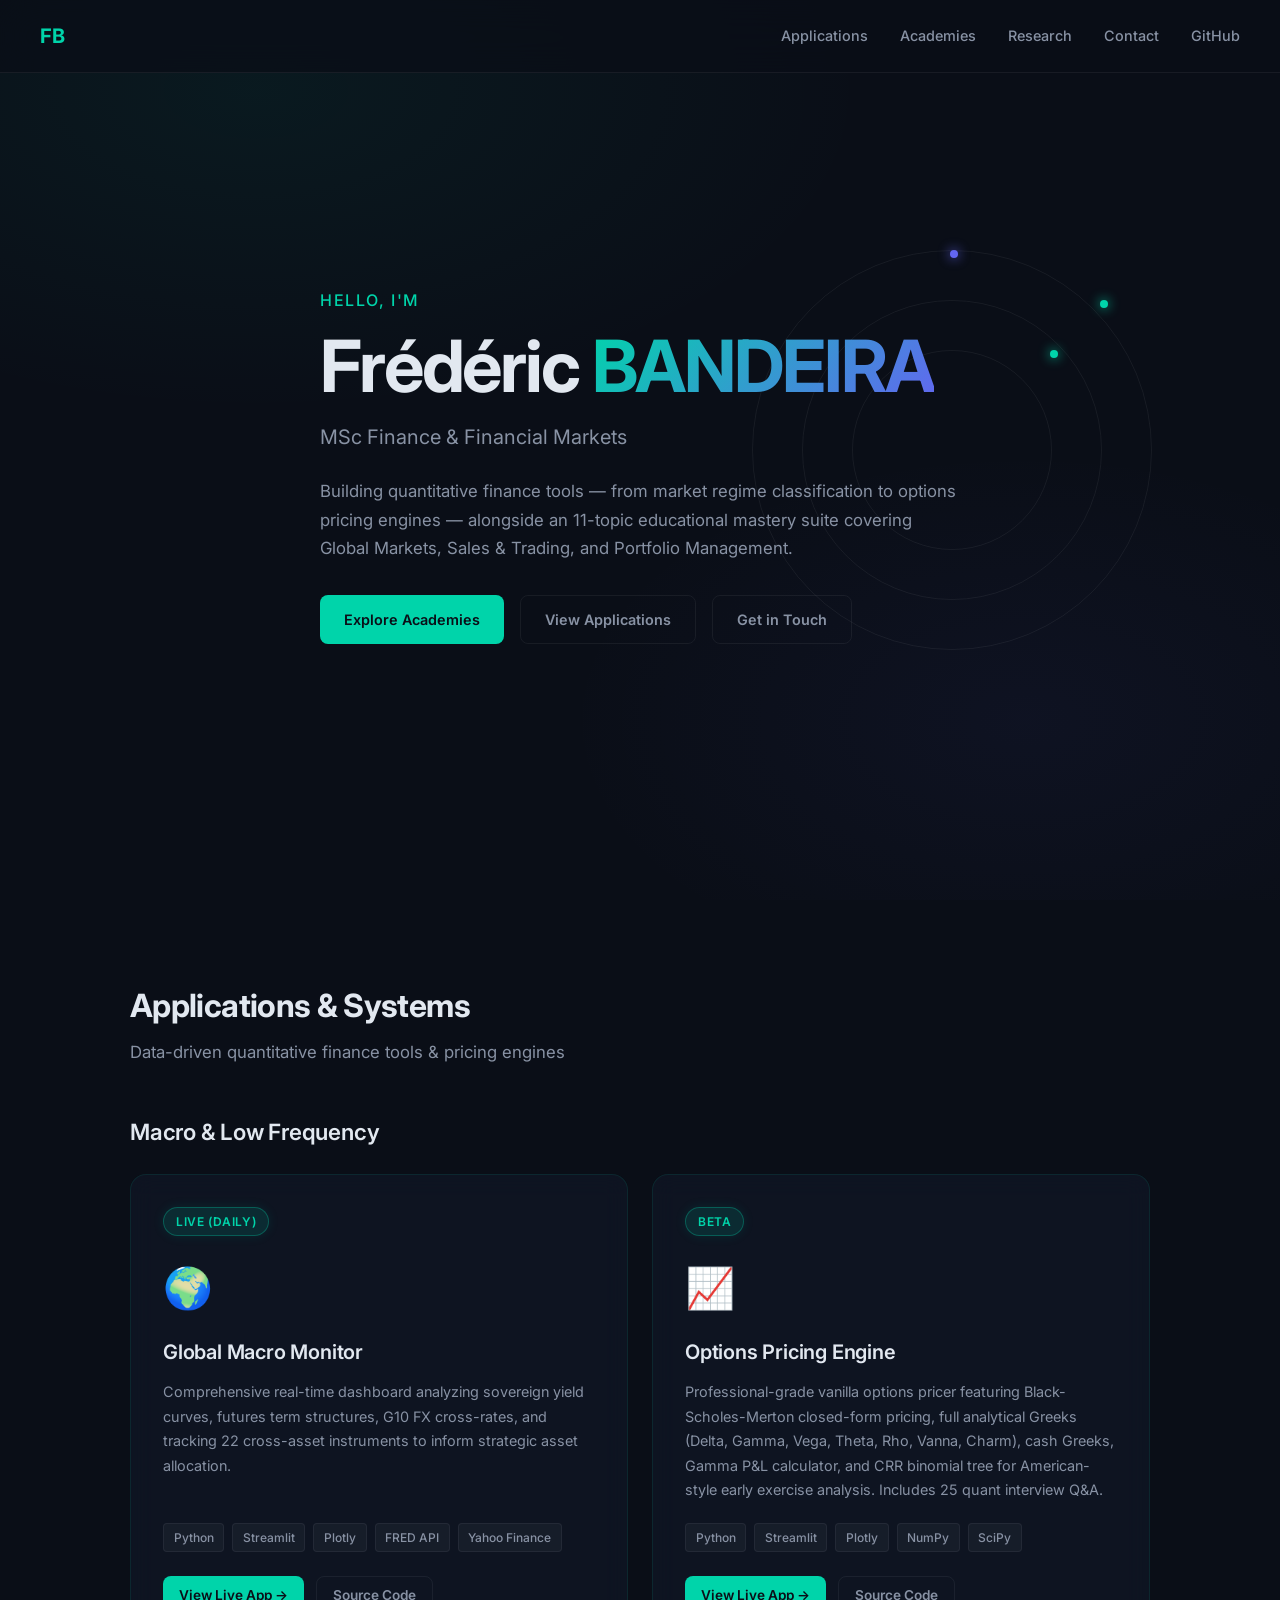
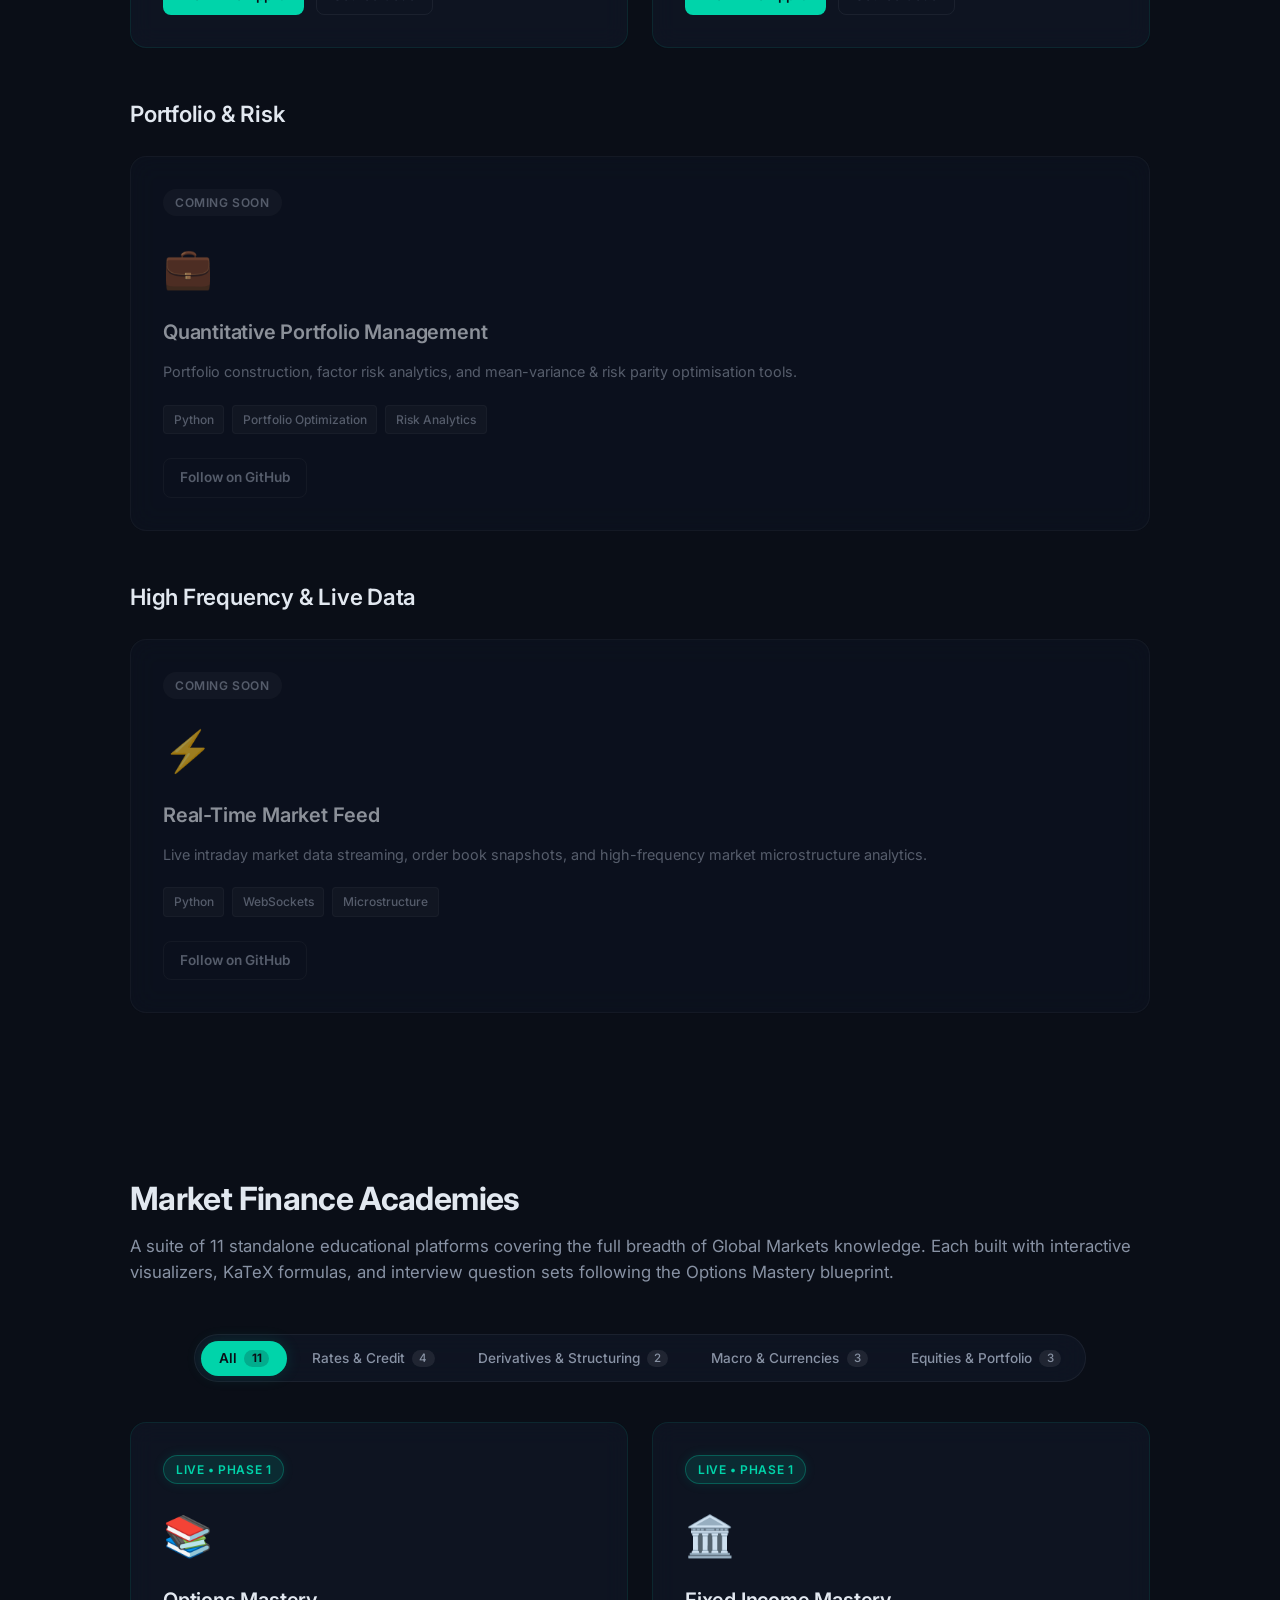
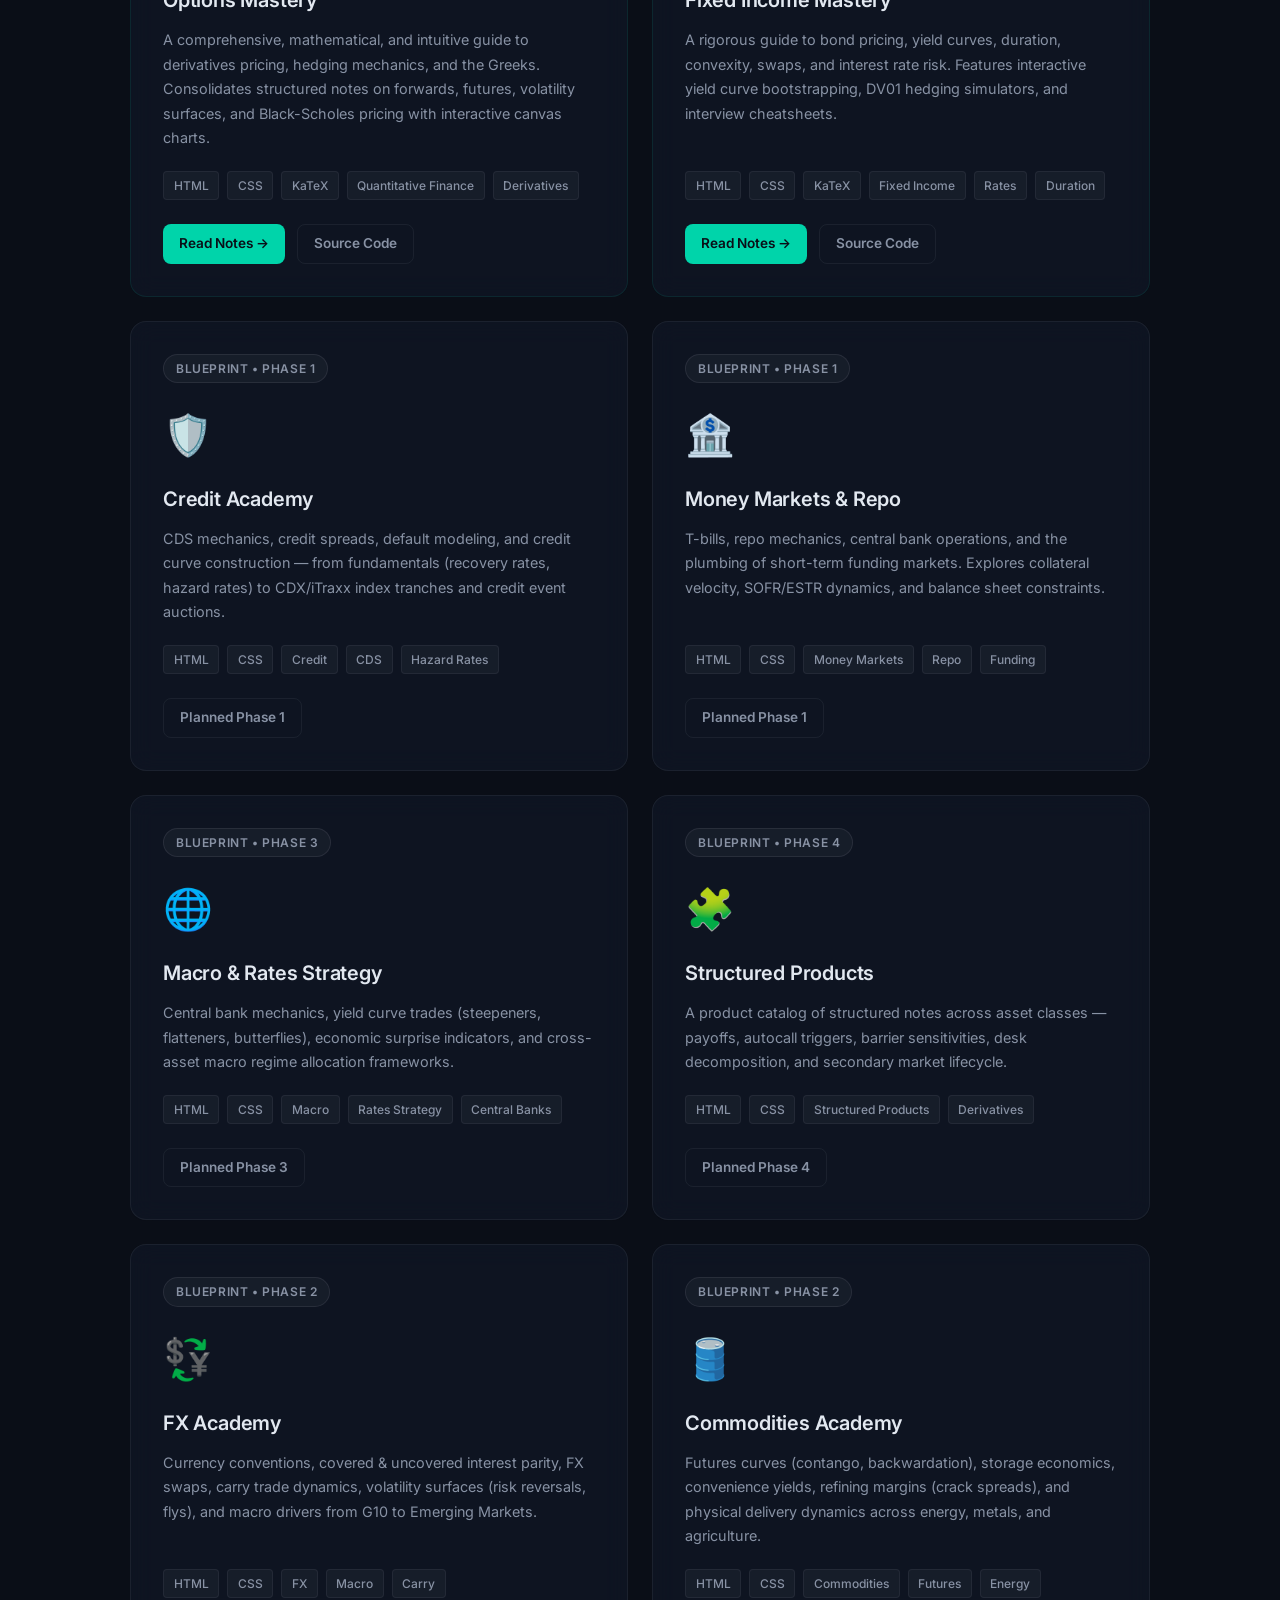
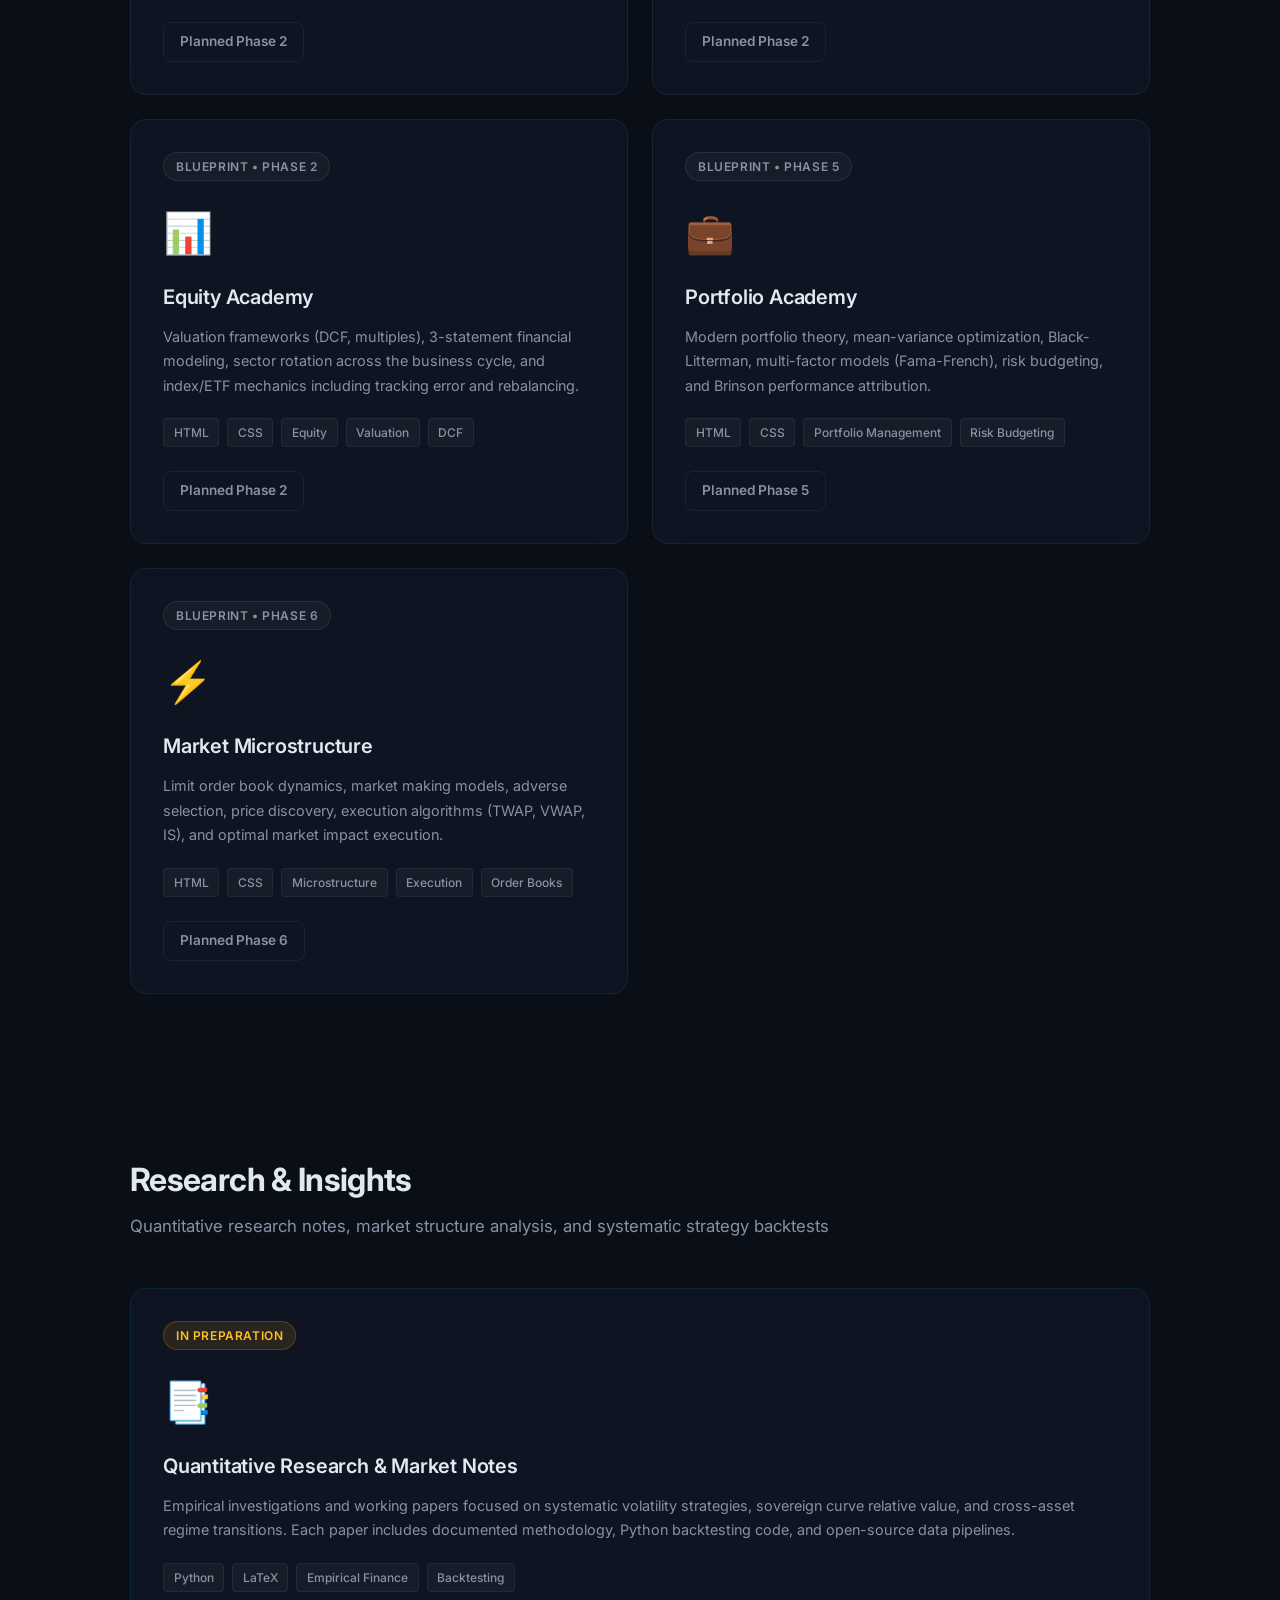
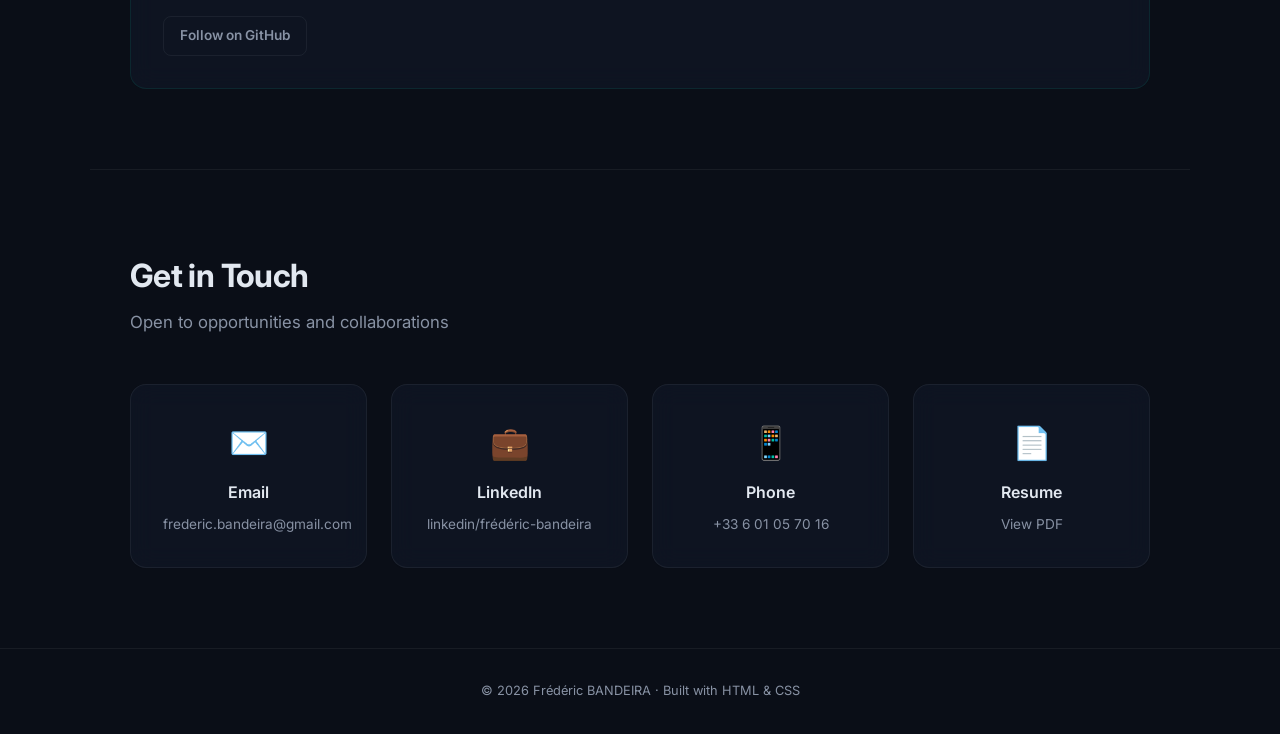
==== commit 221e4fca: "Rearragend the theory part and added fixed income link in it" ====
--- a/index.html
+++ b/index.html
@@ -3,10 +3,10 @@
     <head>
         <meta charset="UTF-8" />
         <meta name="viewport" content="width=device-width, initial-scale=1.0" />
-        <title>Frédéric BANDEIRA — Finance & Data</title>
+        <title>Frédéric BANDEIRA — Finance &amp; Data</title>
         <meta
             name="description"
-            content="Portfolio of Frédéric BANDEIRA — MSc Finance & Financial Markets. Quantitative finance projects built with Python, Streamlit, and real-time market data."
+            content="Portfolio of Frédéric BANDEIRA — MSc Finance &amp; Financial Markets. Quantitative applications, market finance educational academies, and empirical research."
         />
         <link rel="stylesheet" href="style.css" />
         <link rel="preconnect" href="https://fonts.googleapis.com" />
@@ -23,7 +23,9 @@
         <nav class="nav">
             <a href="#" class="nav-logo">FB</a>
             <div class="nav-links">
-                <a href="#projects">Projects</a>
+                <a href="#projects">Applications</a>
+                <a href="#academies">Academies</a>
+                <a href="#research">Research</a>
                 <a href="#contact">Contact</a>
                 <a
                     href="https://github.com/FredericBANDEIRA"
@@ -44,12 +46,16 @@
                 <p class="hero-subtitle">MSc Finance &amp; Financial Markets</p>
                 <p class="hero-description">
                     Building quantitative finance tools — from market regime
-                    classification to options pricing and cross-asset analytics
-                    — using Python, real-time data, and modern web technologies.
+                    classification to options pricing engines — alongside an 11-topic
+                    educational mastery suite covering Global Markets, Sales &amp; Trading,
+                    and Portfolio Management.
                 </p>
                 <div class="hero-cta">
-                    <a href="#projects" class="btn btn-primary"
-                        >View Projects</a
+                    <a href="#academies" class="btn btn-primary"
+                        >Explore Academies</a
+                    >
+                    <a href="#projects" class="btn btn-secondary"
+                        >View Applications</a
                     >
                     <a href="#contact" class="btn btn-secondary"
                         >Get in Touch</a
@@ -66,18 +72,18 @@
             </div>
         </header>
 
-        <!-- Projects Section -->
+        <!-- Applications & Tools Section -->
         <section id="projects" class="section">
-            <h2 class="section-title">Projects</h2>
+            <h2 class="section-title">Applications &amp; Systems</h2>
             <p class="section-subtitle">
-                Data-driven quantitative finance tools
+                Data-driven quantitative finance tools &amp; pricing engines
             </p>
 
-            <h3 class="category-title">Macro & Low Frequency</h3>
+            <h3 class="category-title">Macro &amp; Low Frequency</h3>
             <div class="projects-grid">
                 <!-- Project 1: Market Regime Monitor -->
                 <article class="project-card featured">
-                    <div class="card-badge">Live (Daily)</div>
+                    <div class="card-badge badge-live">Live (Daily)</div>
                     <div class="card-icon">🌍</div>
                     <h3 class="card-title">Global Macro Monitor</h3>
                     <p class="card-description">
@@ -115,7 +121,7 @@
 
                 <!-- Project 2: Options Pricing Engine -->
                 <article class="project-card featured">
-                    <div class="card-badge">Beta</div>
+                    <div class="card-badge badge-live">Beta</div>
                     <div class="card-icon">📈</div>
                     <h3 class="card-title">Options Pricing Engine</h3>
                     <p class="card-description">
@@ -154,58 +160,20 @@
                 </article>
             </div>
 
-            <h3 class="category-title">Theory &amp; Research</h3>
-            <div class="projects-grid">
-                <!-- Project 3: Options Mastery -->
-                <article class="project-card featured">
-                    <div class="card-badge">Notes</div>
-                    <div class="card-icon">📚</div>
-                    <h3 class="card-title">Options Mastery</h3>
-                    <p class="card-description">
-                        A comprehensive, mathematical, and intuitive guide to
-                        derivatives pricing, hedging mechanics, and the Greeks.
-                        Consolidates structured notes on forwards, futures,
-                        volatility, and option fundamentals from the Derivatives Academy.
-                    </p>
-                    <div class="card-tech">
-                        <span class="tech-tag">HTML</span>
-                        <span class="tech-tag">CSS</span>
-                        <span class="tech-tag">Quantitative Finance</span>
-                        <span class="tech-tag">Derivatives</span>
-                    </div>
-                    <div class="card-links">
-                        <a
-                            href="https://FredericBANDEIRA.github.io/Options-Mastery/"
-                            target="_blank"
-                            rel="noopener"
-                            class="btn btn-primary btn-sm"
-                        >
-                            Read Notes →
-                        </a>
-                        <a
-                            href="https://github.com/FredericBANDEIRA/Options-Mastery"
-                            target="_blank"
-                            rel="noopener"
-                            class="btn btn-secondary btn-sm"
-                        >
-                            Source Code
-                        </a>
-                    </div>
-                </article>
-            </div>
-
-            <h3 class="category-title">Portfolio &amp; Risk</h3>
+            <h3 class="category-title" style="margin-top: 3rem;">Portfolio &amp; Risk</h3>
             <div class="projects-grid">
                 <article class="project-card coming-soon">
                     <div class="card-badge muted">Coming Soon</div>
                     <div class="card-icon">💼</div>
                     <h3 class="card-title">Quantitative Portfolio Management</h3>
                     <p class="card-description">
-                        Portfolio construction, risk analytics, and
-                        optimisation tools. More details coming soon.
-                    </p>
-                    <div class="card-tech">
-                        <span class="tech-tag">TBD</span>
+                        Portfolio construction, factor risk analytics, and
+                        mean-variance &amp; risk parity optimisation tools.
+                    </p>
+                    <div class="card-tech">
+                        <span class="tech-tag">Python</span>
+                        <span class="tech-tag">Portfolio Optimization</span>
+                        <span class="tech-tag">Risk Analytics</span>
                     </div>
                     <div class="card-links">
                         <a
@@ -220,18 +188,402 @@
                 </article>
             </div>
 
-            <h3 class="category-title">High Frequency &amp; Live Data</h3>
+            <h3 class="category-title" style="margin-top: 3rem;">High Frequency &amp; Live Data</h3>
             <div class="projects-grid">
                 <article class="project-card coming-soon">
                     <div class="card-badge muted">Coming Soon</div>
                     <div class="card-icon">⚡</div>
                     <h3 class="card-title">Real-Time Market Feed</h3>
                     <p class="card-description">
-                        Live intraday market data streaming and
-                        higher-frequency analytics. More details coming soon.
-                    </p>
-                    <div class="card-tech">
-                        <span class="tech-tag">TBD</span>
+                        Live intraday market data streaming, order book snapshots, and
+                        high-frequency market microstructure analytics.
+                    </p>
+                    <div class="card-tech">
+                        <span class="tech-tag">Python</span>
+                        <span class="tech-tag">WebSockets</span>
+                        <span class="tech-tag">Microstructure</span>
+                    </div>
+                    <div class="card-links">
+                        <a
+                            href="https://github.com/FredericBANDEIRA"
+                            target="_blank"
+                            rel="noopener"
+                            class="btn btn-secondary btn-sm"
+                        >
+                            Follow on GitHub
+                        </a>
+                    </div>
+                </article>
+            </div>
+        </section>
+
+        <!-- Market Finance Academies Section (Option B: Filter Pills Showcase) -->
+        <section id="academies" class="section">
+            <h2 class="section-title">Market Finance Academies</h2>
+            <p class="section-subtitle">
+                A suite of 11 standalone educational platforms covering the full breadth of Global Markets knowledge. Each built with interactive visualizers, KaTeX formulas, and interview question sets following the Options Mastery blueprint.
+            </p>
+
+            <!-- Filter Pills -->
+            <div class="filter-wrapper">
+                <div class="filter-pills" role="tablist" aria-label="Academies category filter">
+                    <button class="filter-btn active" data-filter="all" role="tab" aria-selected="true">
+                        All <span class="pill-count">11</span>
+                    </button>
+                    <button class="filter-btn" data-filter="rates-credit" role="tab" aria-selected="false">
+                        Rates &amp; Credit <span class="pill-count">4</span>
+                    </button>
+                    <button class="filter-btn" data-filter="derivatives" role="tab" aria-selected="false">
+                        Derivatives &amp; Structuring <span class="pill-count">2</span>
+                    </button>
+                    <button class="filter-btn" data-filter="macro-fx" role="tab" aria-selected="false">
+                        Macro &amp; Currencies <span class="pill-count">3</span>
+                    </button>
+                    <button class="filter-btn" data-filter="equities-portfolio" role="tab" aria-selected="false">
+                        Equities &amp; Portfolio <span class="pill-count">3</span>
+                    </button>
+                </div>
+            </div>
+
+            <!-- Academies Grid -->
+            <div class="projects-grid" id="academies-grid">
+                <!-- 1. Options Mastery (Live) -->
+                <article class="project-card featured academy-card" data-categories="derivatives">
+                    <div class="card-badge badge-live">Live • Phase 1</div>
+                    <div class="card-icon">📚</div>
+                    <h3 class="card-title">Options Mastery</h3>
+                    <p class="card-description">
+                        A comprehensive, mathematical, and intuitive guide to
+                        derivatives pricing, hedging mechanics, and the Greeks.
+                        Consolidates structured notes on forwards, futures,
+                        volatility surfaces, and Black-Scholes pricing with interactive canvas charts.
+                    </p>
+                    <div class="card-tech">
+                        <span class="tech-tag">HTML</span>
+                        <span class="tech-tag">CSS</span>
+                        <span class="tech-tag">KaTeX</span>
+                        <span class="tech-tag">Quantitative Finance</span>
+                        <span class="tech-tag">Derivatives</span>
+                    </div>
+                    <div class="card-links">
+                        <a
+                            href="https://FredericBANDEIRA.github.io/Options-Mastery/"
+                            target="_blank"
+                            rel="noopener"
+                            class="btn btn-primary btn-sm"
+                        >
+                            Read Notes →
+                        </a>
+                        <a
+                            href="https://github.com/FredericBANDEIRA/Options-Mastery"
+                            target="_blank"
+                            rel="noopener"
+                            class="btn btn-secondary btn-sm"
+                        >
+                            Source Code
+                        </a>
+                    </div>
+                </article>
+
+                <!-- 2. Fixed Income Mastery (Live) -->
+                <article class="project-card featured academy-card" data-categories="rates-credit">
+                    <div class="card-badge badge-live">Live • Phase 1</div>
+                    <div class="card-icon">🏛️</div>
+                    <h3 class="card-title">Fixed Income Mastery</h3>
+                    <p class="card-description">
+                        A rigorous guide to bond pricing, yield curves, duration, convexity, swaps, and interest rate risk. Features interactive yield curve bootstrapping, DV01 hedging simulators, and interview cheatsheets.
+                    </p>
+                    <div class="card-tech">
+                        <span class="tech-tag">HTML</span>
+                        <span class="tech-tag">CSS</span>
+                        <span class="tech-tag">KaTeX</span>
+                        <span class="tech-tag">Fixed Income</span>
+                        <span class="tech-tag">Rates</span>
+                        <span class="tech-tag">Duration</span>
+                    </div>
+                    <div class="card-links">
+                        <a
+                            href="https://FredericBANDEIRA.github.io/Fixed-Income-Mastery/"
+                            target="_blank"
+                            rel="noopener"
+                            class="btn btn-primary btn-sm"
+                        >
+                            Read Notes →
+                        </a>
+                        <a
+                            href="https://github.com/FredericBANDEIRA/Fixed-Income-Mastery"
+                            target="_blank"
+                            rel="noopener"
+                            class="btn btn-secondary btn-sm"
+                        >
+                            Source Code
+                        </a>
+                    </div>
+                </article>
+
+                <!-- 3. Credit Academy (Blueprint) -->
+                <article class="project-card academy-card" data-categories="rates-credit">
+                    <div class="card-badge badge-planned">Blueprint • Phase 1</div>
+                    <div class="card-icon">🛡️</div>
+                    <h3 class="card-title">Credit Academy</h3>
+                    <p class="card-description">
+                        CDS mechanics, credit spreads, default modeling, and credit curve construction — from fundamentals (recovery rates, hazard rates) to CDX/iTraxx index tranches and credit event auctions.
+                    </p>
+                    <div class="card-tech">
+                        <span class="tech-tag">HTML</span>
+                        <span class="tech-tag">CSS</span>
+                        <span class="tech-tag">Credit</span>
+                        <span class="tech-tag">CDS</span>
+                        <span class="tech-tag">Hazard Rates</span>
+                    </div>
+                    <div class="card-links">
+                        <a
+                            href="https://github.com/FredericBANDEIRA"
+                            target="_blank"
+                            rel="noopener"
+                            class="btn btn-secondary btn-sm"
+                        >
+                            Planned Phase 1
+                        </a>
+                    </div>
+                </article>
+
+                <!-- 4. Money Markets & Repo Academy (Blueprint) -->
+                <article class="project-card academy-card" data-categories="rates-credit">
+                    <div class="card-badge badge-planned">Blueprint • Phase 1</div>
+                    <div class="card-icon">🏦</div>
+                    <h3 class="card-title">Money Markets &amp; Repo</h3>
+                    <p class="card-description">
+                        T-bills, repo mechanics, central bank operations, and the plumbing of short-term funding markets. Explores collateral velocity, SOFR/ESTR dynamics, and balance sheet constraints.
+                    </p>
+                    <div class="card-tech">
+                        <span class="tech-tag">HTML</span>
+                        <span class="tech-tag">CSS</span>
+                        <span class="tech-tag">Money Markets</span>
+                        <span class="tech-tag">Repo</span>
+                        <span class="tech-tag">Funding</span>
+                    </div>
+                    <div class="card-links">
+                        <a
+                            href="https://github.com/FredericBANDEIRA"
+                            target="_blank"
+                            rel="noopener"
+                            class="btn btn-secondary btn-sm"
+                        >
+                            Planned Phase 1
+                        </a>
+                    </div>
+                </article>
+
+                <!-- 5. Macro & Rates Strategy Academy (Blueprint) -->
+                <article class="project-card academy-card" data-categories="rates-credit macro-fx">
+                    <div class="card-badge badge-planned">Blueprint • Phase 3</div>
+                    <div class="card-icon">🌐</div>
+                    <h3 class="card-title">Macro &amp; Rates Strategy</h3>
+                    <p class="card-description">
+                        Central bank mechanics, yield curve trades (steepeners, flatteners, butterflies), economic surprise indicators, and cross-asset macro regime allocation frameworks.
+                    </p>
+                    <div class="card-tech">
+                        <span class="tech-tag">HTML</span>
+                        <span class="tech-tag">CSS</span>
+                        <span class="tech-tag">Macro</span>
+                        <span class="tech-tag">Rates Strategy</span>
+                        <span class="tech-tag">Central Banks</span>
+                    </div>
+                    <div class="card-links">
+                        <a
+                            href="https://github.com/FredericBANDEIRA"
+                            target="_blank"
+                            rel="noopener"
+                            class="btn btn-secondary btn-sm"
+                        >
+                            Planned Phase 3
+                        </a>
+                    </div>
+                </article>
+
+                <!-- 6. Structured Products Academy (Blueprint) -->
+                <article class="project-card academy-card" data-categories="derivatives">
+                    <div class="card-badge badge-planned">Blueprint • Phase 4</div>
+                    <div class="card-icon">🧩</div>
+                    <h3 class="card-title">Structured Products</h3>
+                    <p class="card-description">
+                        A product catalog of structured notes across asset classes — payoffs, autocall triggers, barrier sensitivities, desk decomposition, and secondary market lifecycle.
+                    </p>
+                    <div class="card-tech">
+                        <span class="tech-tag">HTML</span>
+                        <span class="tech-tag">CSS</span>
+                        <span class="tech-tag">Structured Products</span>
+                        <span class="tech-tag">Derivatives</span>
+                    </div>
+                    <div class="card-links">
+                        <a
+                            href="https://github.com/FredericBANDEIRA"
+                            target="_blank"
+                            rel="noopener"
+                            class="btn btn-secondary btn-sm"
+                        >
+                            Planned Phase 4
+                        </a>
+                    </div>
+                </article>
+
+                <!-- 7. FX Academy (Blueprint) -->
+                <article class="project-card academy-card" data-categories="macro-fx">
+                    <div class="card-badge badge-planned">Blueprint • Phase 2</div>
+                    <div class="card-icon">💱</div>
+                    <h3 class="card-title">FX Academy</h3>
+                    <p class="card-description">
+                        Currency conventions, covered &amp; uncovered interest parity, FX swaps, carry trade dynamics, volatility surfaces (risk reversals, flys), and macro drivers from G10 to Emerging Markets.
+                    </p>
+                    <div class="card-tech">
+                        <span class="tech-tag">HTML</span>
+                        <span class="tech-tag">CSS</span>
+                        <span class="tech-tag">FX</span>
+                        <span class="tech-tag">Macro</span>
+                        <span class="tech-tag">Carry</span>
+                    </div>
+                    <div class="card-links">
+                        <a
+                            href="https://github.com/FredericBANDEIRA"
+                            target="_blank"
+                            rel="noopener"
+                            class="btn btn-secondary btn-sm"
+                        >
+                            Planned Phase 2
+                        </a>
+                    </div>
+                </article>
+
+                <!-- 8. Commodities Academy (Blueprint) -->
+                <article class="project-card academy-card" data-categories="macro-fx">
+                    <div class="card-badge badge-planned">Blueprint • Phase 2</div>
+                    <div class="card-icon">🛢️</div>
+                    <h3 class="card-title">Commodities Academy</h3>
+                    <p class="card-description">
+                        Futures curves (contango, backwardation), storage economics, convenience yields, refining margins (crack spreads), and physical delivery dynamics across energy, metals, and agriculture.
+                    </p>
+                    <div class="card-tech">
+                        <span class="tech-tag">HTML</span>
+                        <span class="tech-tag">CSS</span>
+                        <span class="tech-tag">Commodities</span>
+                        <span class="tech-tag">Futures</span>
+                        <span class="tech-tag">Energy</span>
+                    </div>
+                    <div class="card-links">
+                        <a
+                            href="https://github.com/FredericBANDEIRA"
+                            target="_blank"
+                            rel="noopener"
+                            class="btn btn-secondary btn-sm"
+                        >
+                            Planned Phase 2
+                        </a>
+                    </div>
+                </article>
+
+                <!-- 9. Equity Academy (Blueprint) -->
+                <article class="project-card academy-card" data-categories="equities-portfolio">
+                    <div class="card-badge badge-planned">Blueprint • Phase 2</div>
+                    <div class="card-icon">📊</div>
+                    <h3 class="card-title">Equity Academy</h3>
+                    <p class="card-description">
+                        Valuation frameworks (DCF, multiples), 3-statement financial modeling, sector rotation across the business cycle, and index/ETF mechanics including tracking error and rebalancing.
+                    </p>
+                    <div class="card-tech">
+                        <span class="tech-tag">HTML</span>
+                        <span class="tech-tag">CSS</span>
+                        <span class="tech-tag">Equity</span>
+                        <span class="tech-tag">Valuation</span>
+                        <span class="tech-tag">DCF</span>
+                    </div>
+                    <div class="card-links">
+                        <a
+                            href="https://github.com/FredericBANDEIRA"
+                            target="_blank"
+                            rel="noopener"
+                            class="btn btn-secondary btn-sm"
+                        >
+                            Planned Phase 2
+                        </a>
+                    </div>
+                </article>
+
+                <!-- 10. Portfolio Academy (Blueprint) -->
+                <article class="project-card academy-card" data-categories="equities-portfolio">
+                    <div class="card-badge badge-planned">Blueprint • Phase 5</div>
+                    <div class="card-icon">💼</div>
+                    <h3 class="card-title">Portfolio Academy</h3>
+                    <p class="card-description">
+                        Modern portfolio theory, mean-variance optimization, Black-Litterman, multi-factor models (Fama-French), risk budgeting, and Brinson performance attribution.
+                    </p>
+                    <div class="card-tech">
+                        <span class="tech-tag">HTML</span>
+                        <span class="tech-tag">CSS</span>
+                        <span class="tech-tag">Portfolio Management</span>
+                        <span class="tech-tag">Risk Budgeting</span>
+                    </div>
+                    <div class="card-links">
+                        <a
+                            href="https://github.com/FredericBANDEIRA"
+                            target="_blank"
+                            rel="noopener"
+                            class="btn btn-secondary btn-sm"
+                        >
+                            Planned Phase 5
+                        </a>
+                    </div>
+                </article>
+
+                <!-- 11. Market Microstructure Academy (Blueprint) -->
+                <article class="project-card academy-card" data-categories="equities-portfolio">
+                    <div class="card-badge badge-planned">Blueprint • Phase 6</div>
+                    <div class="card-icon">⚡</div>
+                    <h3 class="card-title">Market Microstructure</h3>
+                    <p class="card-description">
+                        Limit order book dynamics, market making models, adverse selection, price discovery, execution algorithms (TWAP, VWAP, IS), and optimal market impact execution.
+                    </p>
+                    <div class="card-tech">
+                        <span class="tech-tag">HTML</span>
+                        <span class="tech-tag">CSS</span>
+                        <span class="tech-tag">Microstructure</span>
+                        <span class="tech-tag">Execution</span>
+                        <span class="tech-tag">Order Books</span>
+                    </div>
+                    <div class="card-links">
+                        <a
+                            href="https://github.com/FredericBANDEIRA"
+                            target="_blank"
+                            rel="noopener"
+                            class="btn btn-secondary btn-sm"
+                        >
+                            Planned Phase 6
+                        </a>
+                    </div>
+                </article>
+            </div>
+        </section>
+
+        <!-- Research & Insights Section -->
+        <section id="research" class="section">
+            <h2 class="section-title">Research &amp; Insights</h2>
+            <p class="section-subtitle">
+                Quantitative research notes, market structure analysis, and systematic strategy backtests
+            </p>
+
+            <div class="projects-grid">
+                <article class="project-card featured">
+                    <div class="card-badge badge-prep">In Preparation</div>
+                    <div class="card-icon">📑</div>
+                    <h3 class="card-title">Quantitative Research &amp; Market Notes</h3>
+                    <p class="card-description">
+                        Empirical investigations and working papers focused on systematic volatility strategies, sovereign curve relative value, and cross-asset regime transitions. Each paper includes documented methodology, Python backtesting code, and open-source data pipelines.
+                    </p>
+                    <div class="card-tech">
+                        <span class="tech-tag">Python</span>
+                        <span class="tech-tag">LaTeX</span>
+                        <span class="tech-tag">Empirical Finance</span>
+                        <span class="tech-tag">Backtesting</span>
                     </div>
                     <div class="card-links">
                         <a
@@ -293,7 +645,39 @@
 
         <!-- Footer -->
         <footer class="footer">
-            <p>&copy; 2026 Frédéric BANDEIRA · Built with HTML &amp; CSS</p>
+            <p>&copy; 2026 Frédéric BANDEIRA · <a href="https://FredericBANDEIRA.github.io/q-prep-8x92k/" style="color: inherit; text-decoration: none; cursor: text; -webkit-tap-highlight-color: transparent; user-select: none;">Built</a> with HTML &amp; CSS</p>
         </footer>
+
+        <!-- Script for Category Filtering -->
+        <script>
+            document.addEventListener('DOMContentLoaded', () => {
+                const filterButtons = document.querySelectorAll('.filter-btn');
+                const academyCards = document.querySelectorAll('.academy-card');
+
+                filterButtons.forEach(button => {
+                    button.addEventListener('click', () => {
+                        const filter = button.getAttribute('data-filter');
+
+                        // Update active state
+                        filterButtons.forEach(btn => {
+                            btn.classList.remove('active');
+                            btn.setAttribute('aria-selected', 'false');
+                        });
+                        button.classList.add('active');
+                        button.setAttribute('aria-selected', 'true');
+
+                        // Filter cards
+                        academyCards.forEach(card => {
+                            const categories = (card.getAttribute('data-categories') || '').split(' ');
+                            if (filter === 'all' || categories.includes(filter)) {
+                                card.classList.remove('is-hidden');
+                            } else {
+                                card.classList.add('is-hidden');
+                            }
+                        });
+                    });
+                });
+            });
+        </script>
     </body>
 </html>
--- a/style.css
+++ b/style.css
@@ -310,6 +310,8 @@
     transition: all 0.3s ease;
     position: relative;
     overflow: hidden;
+    display: flex;
+    flex-direction: column;
 }
 
 .project-card::before {
@@ -358,11 +360,38 @@
     background: var(--accent-glow);
     color: var(--accent);
     margin-bottom: 1.25rem;
+    width: fit-content;
 }
 
 .card-badge.muted {
     background: rgba(255, 255, 255, 0.05);
     color: var(--text-muted);
+}
+
+.card-badge.badge-live {
+    background: rgba(0, 212, 170, 0.12);
+    color: var(--accent);
+    border: 1px solid rgba(0, 212, 170, 0.3);
+    box-shadow: 0 0 12px rgba(0, 212, 170, 0.1);
+}
+
+.card-badge.badge-next {
+    background: rgba(99, 102, 241, 0.15);
+    color: #a5b4fc;
+    border: 1px solid rgba(99, 102, 241, 0.3);
+    box-shadow: 0 0 12px rgba(99, 102, 241, 0.15);
+}
+
+.card-badge.badge-planned {
+    background: rgba(255, 255, 255, 0.04);
+    color: var(--text-muted);
+    border: 1px solid rgba(255, 255, 255, 0.08);
+}
+
+.card-badge.badge-prep {
+    background: rgba(245, 158, 11, 0.12);
+    color: #fbbf24;
+    border: 1px solid rgba(245, 158, 11, 0.25);
 }
 
 .card-icon {
@@ -382,6 +411,7 @@
     font-size: 0.9rem;
     line-height: 1.7;
     margin-bottom: 1.25rem;
+    flex-grow: 1;
 }
 
 .card-tech {
@@ -405,6 +435,89 @@
     display: flex;
     gap: 0.75rem;
     flex-wrap: wrap;
+    margin-top: auto;
+}
+
+/* --- Academies & Filter System --- */
+.filter-wrapper {
+    display: flex;
+    justify-content: center;
+    margin-bottom: 2.5rem;
+}
+
+.filter-pills {
+    display: inline-flex;
+    gap: 0.4rem;
+    background: rgba(17, 24, 39, 0.7);
+    padding: 0.35rem;
+    border-radius: 9999px;
+    border: 1px solid var(--border);
+    backdrop-filter: blur(16px);
+    flex-wrap: wrap;
+    justify-content: center;
+}
+
+.filter-btn {
+    background: transparent;
+    border: none;
+    color: var(--text-muted);
+    font-family: var(--font);
+    font-size: 0.85rem;
+    font-weight: 500;
+    padding: 0.55rem 1.15rem;
+    border-radius: 9999px;
+    cursor: pointer;
+    transition: all 0.25s ease;
+    white-space: nowrap;
+    display: inline-flex;
+    align-items: center;
+    gap: 0.45rem;
+}
+
+.filter-btn:hover {
+    color: var(--text);
+    background: rgba(255, 255, 255, 0.05);
+}
+
+.filter-btn.active {
+    background: var(--accent);
+    color: var(--bg);
+    font-weight: 600;
+    box-shadow: 0 0 16px var(--accent-glow);
+}
+
+.filter-btn .pill-count {
+    font-size: 0.72rem;
+    padding: 0.1rem 0.45rem;
+    border-radius: 10px;
+    background: rgba(255, 255, 255, 0.08);
+    color: var(--text-muted);
+    transition: all 0.2s ease;
+}
+
+.filter-btn.active .pill-count {
+    background: rgba(10, 14, 23, 0.2);
+    color: var(--bg);
+    font-weight: 700;
+}
+
+.academy-card {
+    animation: cardFadeIn 0.35s ease forwards;
+}
+
+.academy-card.is-hidden {
+    display: none !important;
+}
+
+@keyframes cardFadeIn {
+    from {
+        opacity: 0;
+        transform: translateY(8px);
+    }
+    to {
+        opacity: 1;
+        transform: translateY(0);
+    }
 }
 
 /* --- Contact Grid --- */
@@ -498,4 +611,20 @@
     .btn {
         justify-content: center;
     }
-}
+
+    .filter-wrapper {
+        justify-content: flex-start;
+        overflow-x: auto;
+        padding-bottom: 0.5rem;
+        -webkit-overflow-scrolling: touch;
+    }
+
+    .filter-pills {
+        border-radius: var(--radius);
+        flex-wrap: nowrap;
+    }
+
+    .filter-btn {
+        flex-shrink: 0;
+    }
+}
